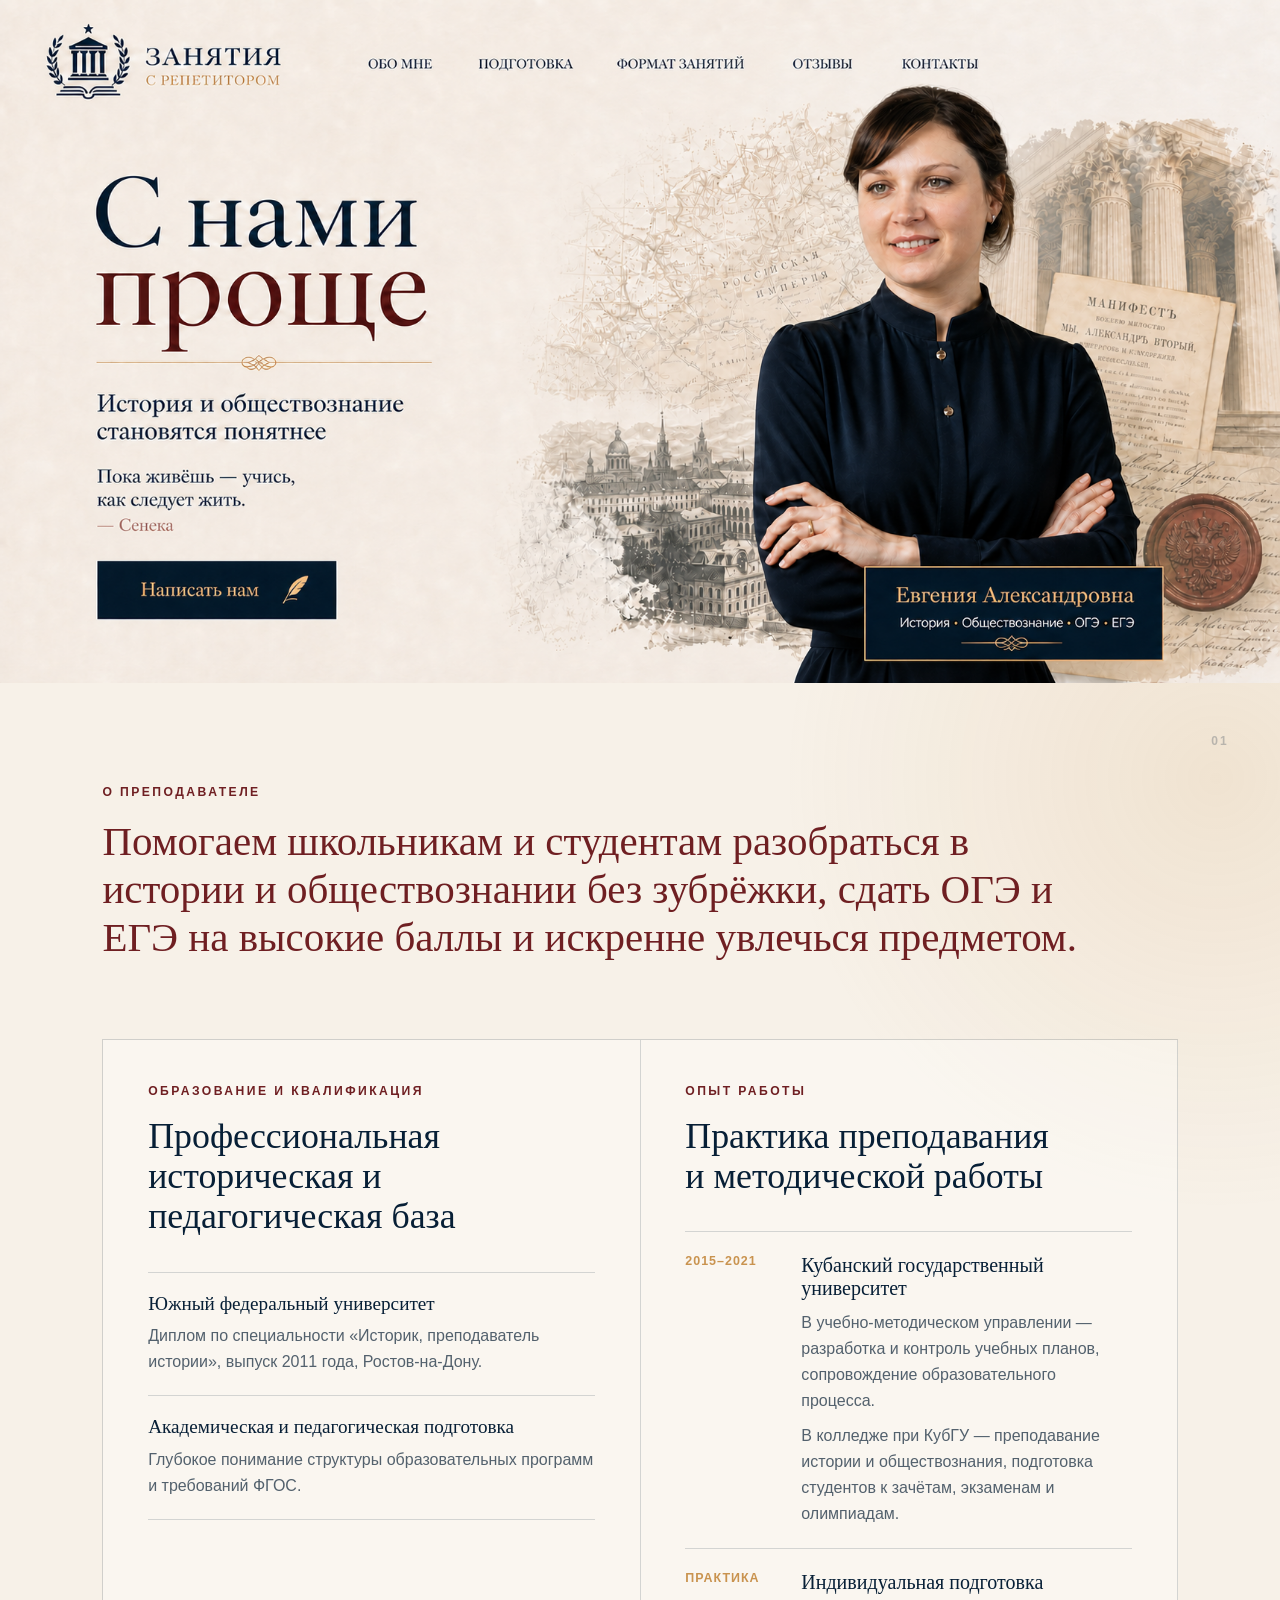
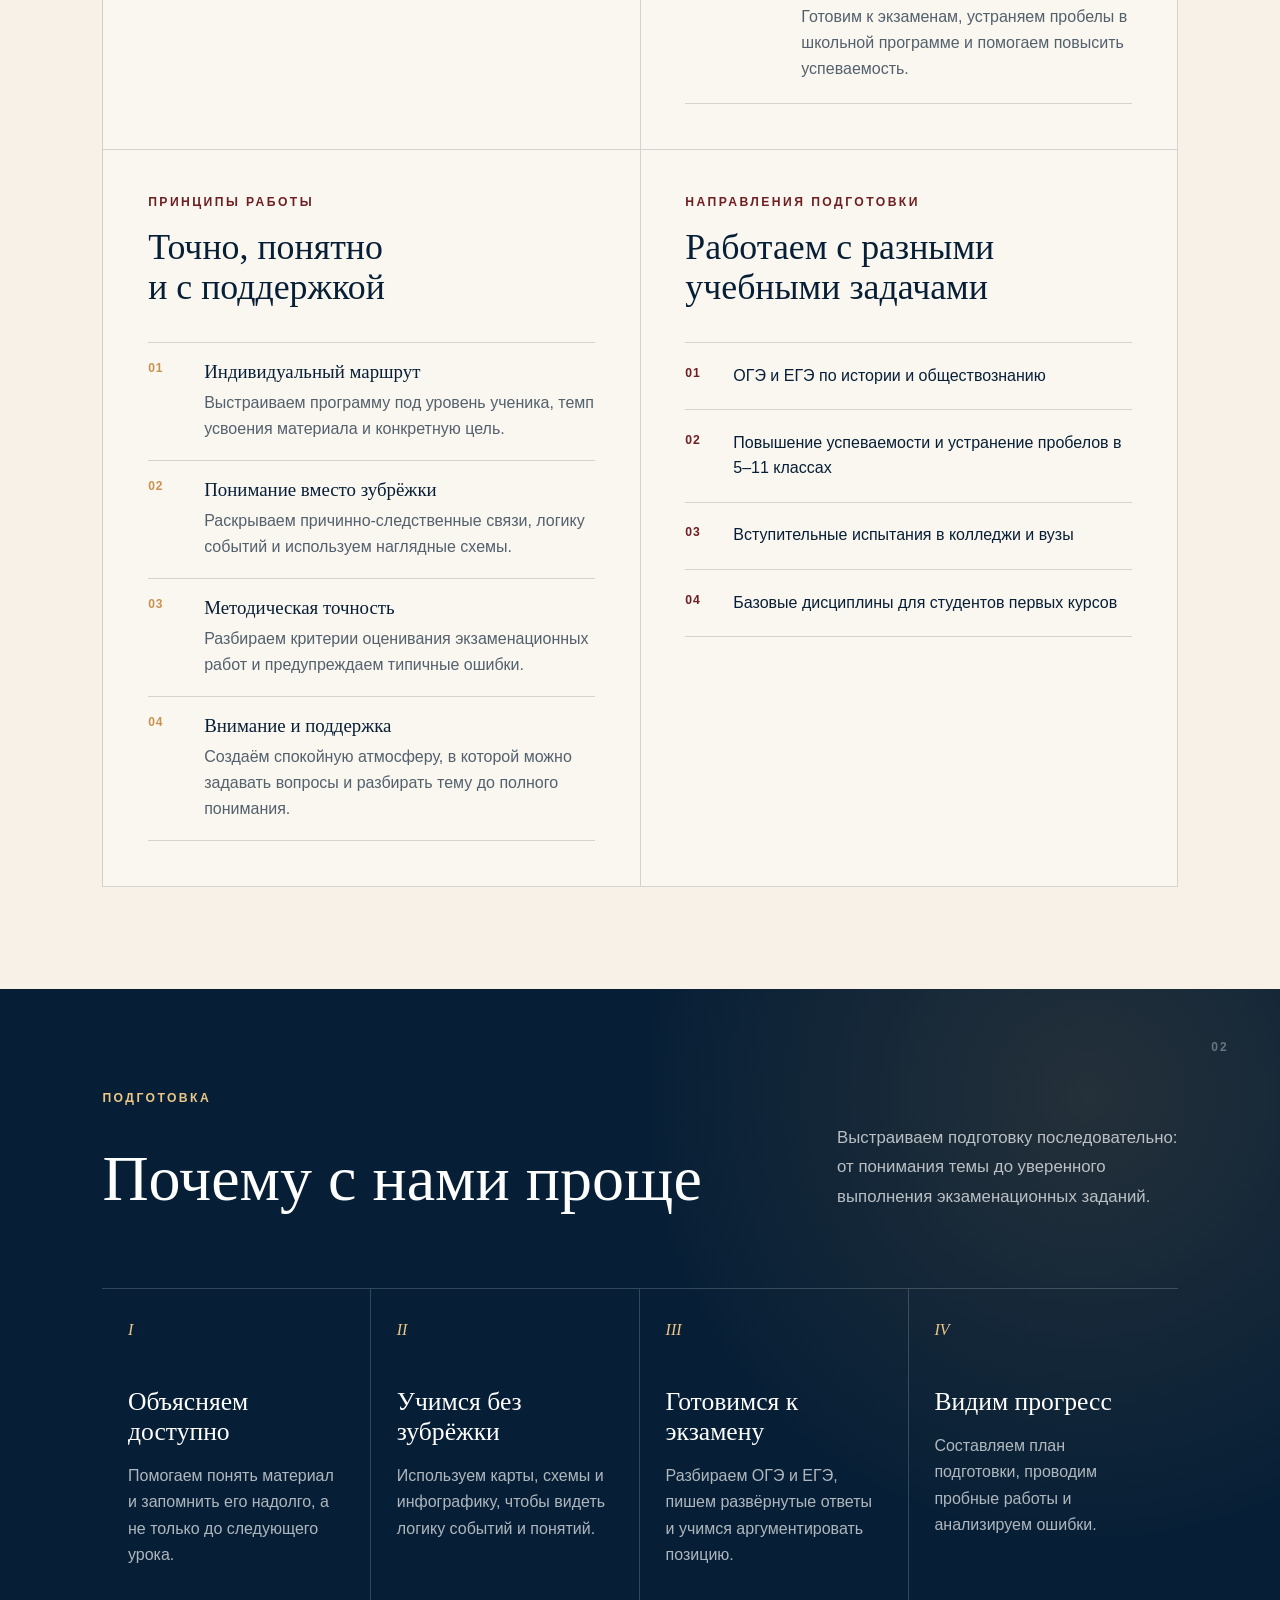
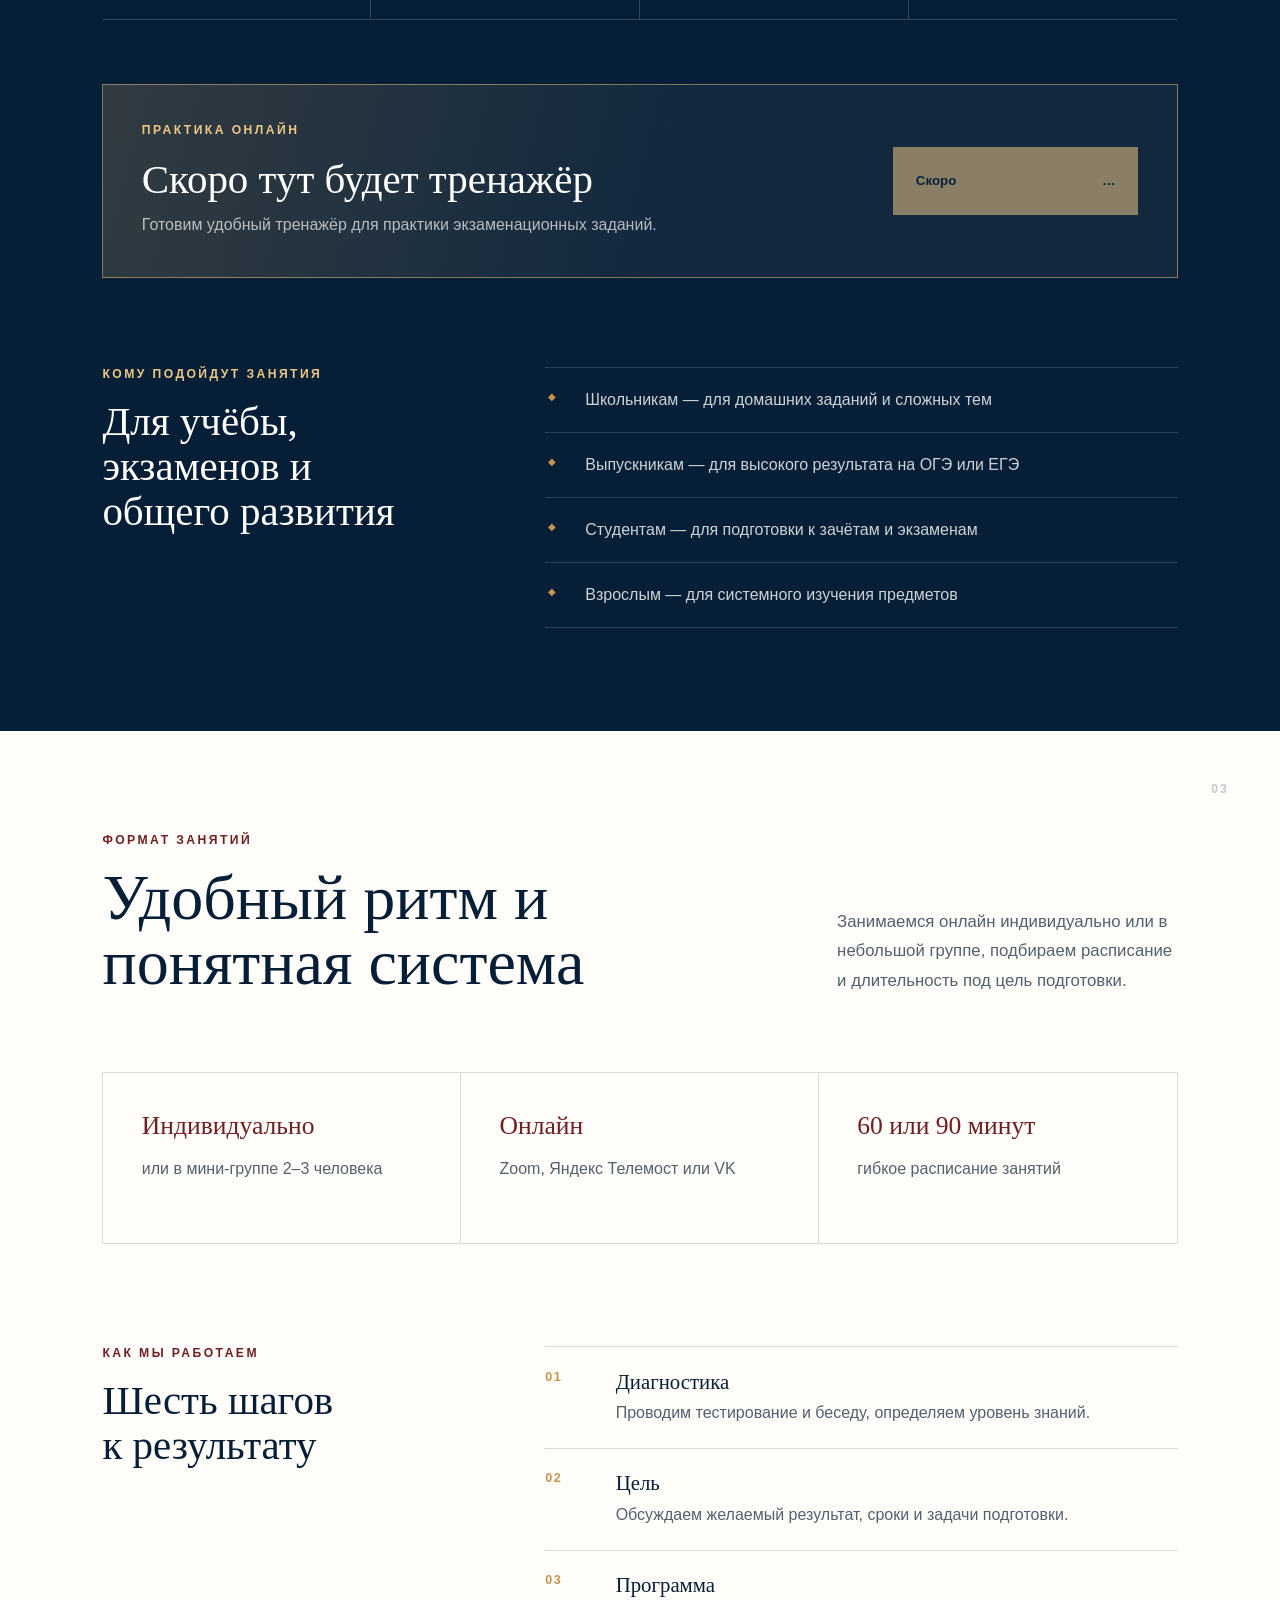
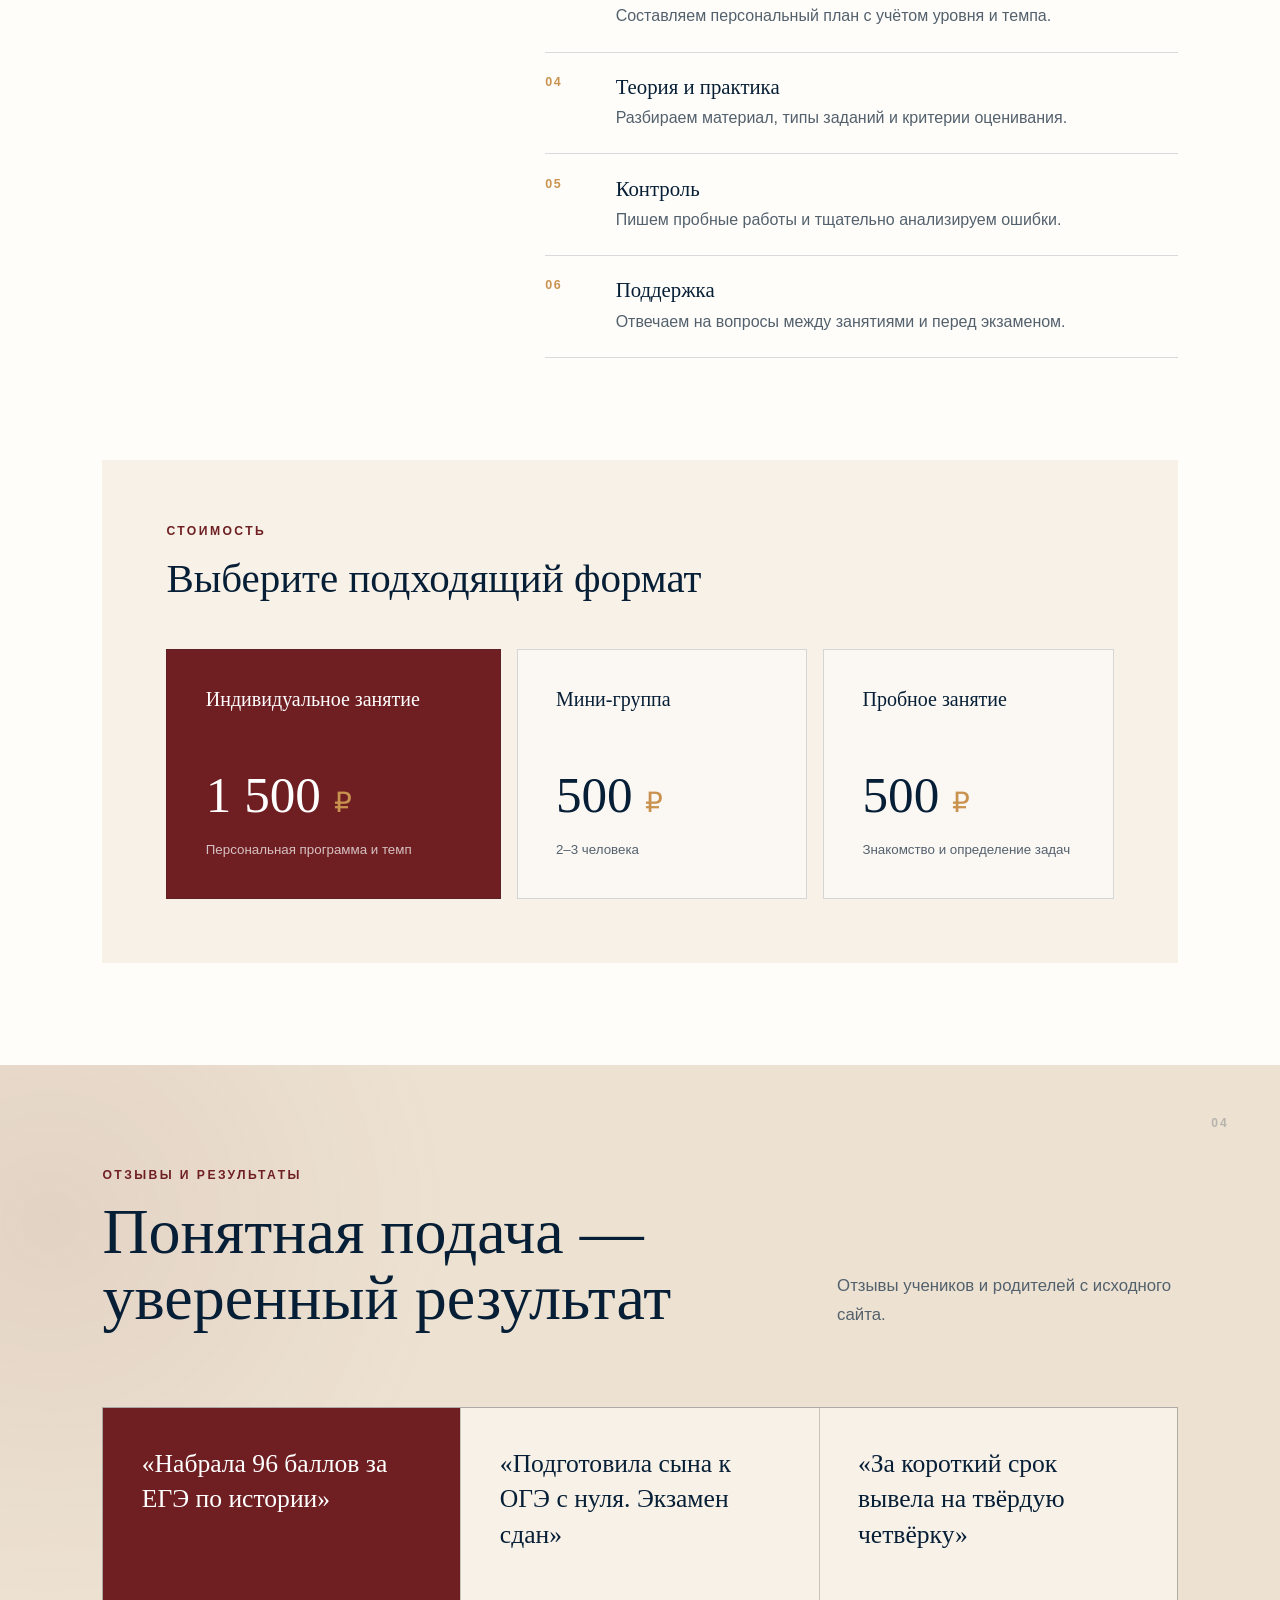
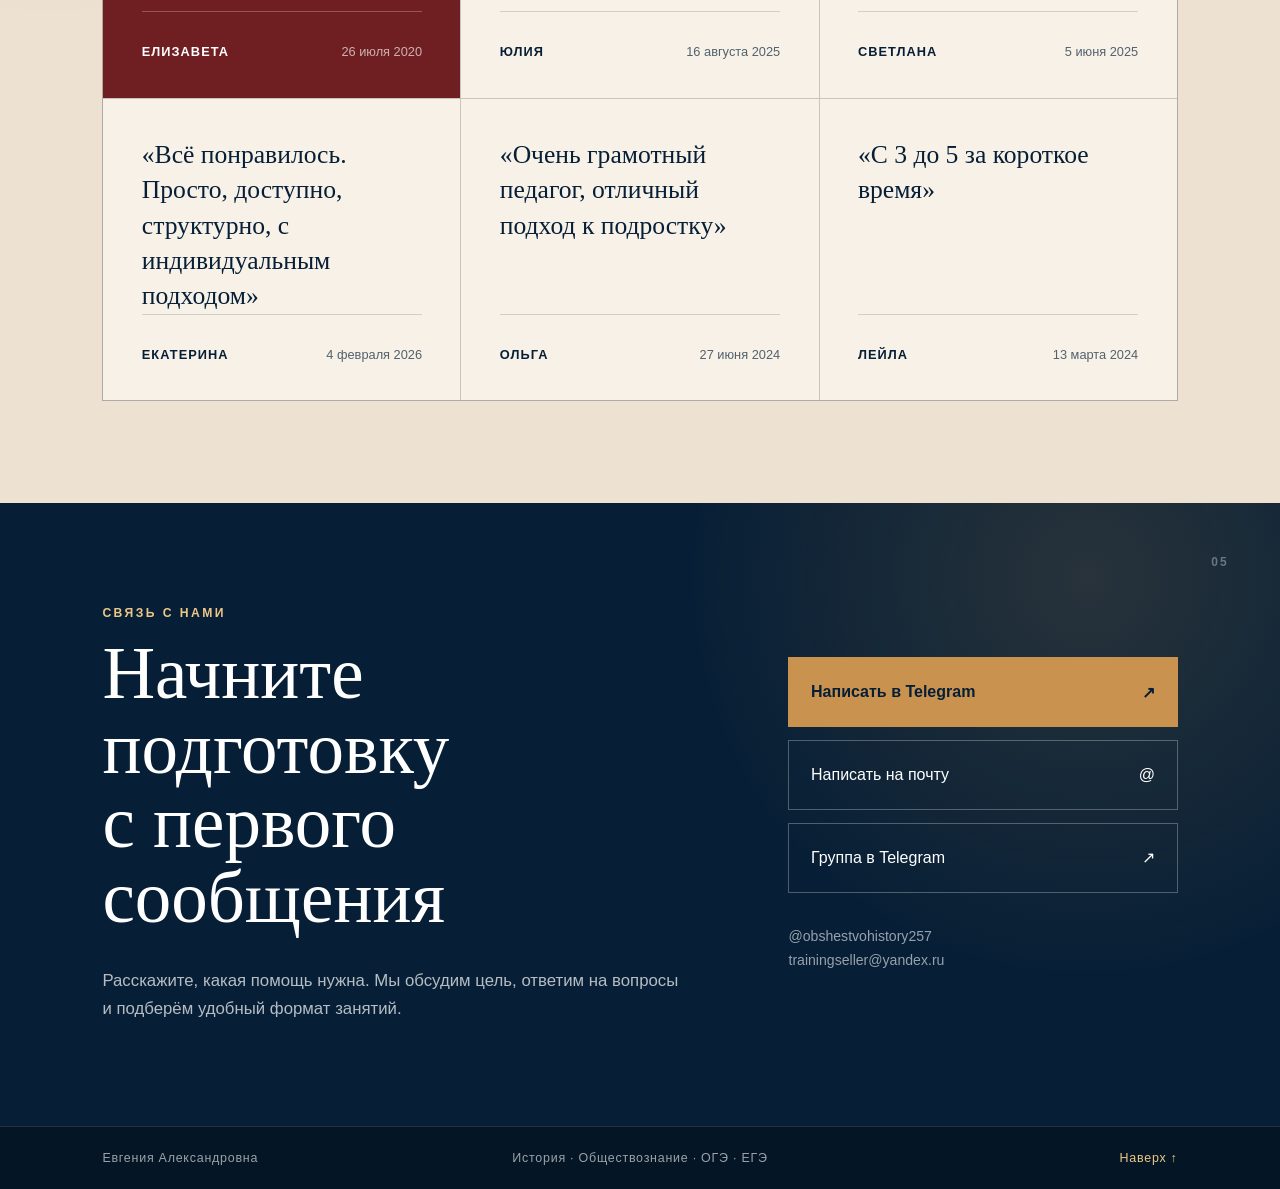
==== index.html @ a8c6be72 "Update index.html" ====
<!doctype html>
<html lang="ru">
  <head>
    <meta charset="utf-8" />
    <meta name="viewport" content="width=device-width, initial-scale=1" />
    <meta
      name="description"
      content="Онлайн-занятия по истории и обществознанию с Евгенией Александровной. Подготовка к ОГЭ и ЕГЭ — с нами проще."
    />
    <meta name="theme-color" content="#071f36" />
    <title>С нами проще — история и обществознание</title>
    <link rel="stylesheet" href="styles.css" />
  </head>
  <body>
    <a class="skip-link" href="#main">Перейти к содержанию</a>

    <main id="main">
      <section class="hero" aria-label="Занятия с репетитором">
        <img
          class="hero__cover"
          src="assets/approved-cover.png"
          alt="С нами проще. История и обществознание становятся понятнее. Евгения Александровна — история, обществознание, ОГЭ и ЕГЭ."
          width="1717"
          height="916"
        />

        <nav class="hero__hotspots" aria-label="Основная навигация">
          <a class="hotspot hotspot--about" href="#about">О преподавателе</a>
          <a class="hotspot hotspot--preparation" href="#preparation">Подготовка</a>
          <a class="hotspot hotspot--format" href="#format">Формат занятий</a>
          <a class="hotspot hotspot--reviews" href="#reviews">Отзывы</a>
          <a class="hotspot hotspot--contacts" href="#contacts">Контакты</a>
          <a
            class="hotspot hotspot--telegram"
            href="https://t.me/obshestvohistory257?direct"
            target="_blank"
            rel="noopener noreferrer"
            aria-label="Написать нам в Telegram (откроется в новой вкладке)"
          >
            Написать нам
          </a>
        </nav>
      </section>

      <nav class="mobile-nav" aria-label="Навигация по странице">
        <a href="#about">О преподавателе</a>
        <a href="#preparation">Подготовка</a>
        <a href="#format">Формат</a>
        <a href="#reviews">Отзывы</a>
        <a href="#contacts">Контакты</a>
      </nav>

      <section class="intro section" id="about" aria-labelledby="about-title">
        <div class="section__marker" aria-hidden="true">01</div>
        <div class="intro__heading">
          <h1 class="eyebrow" id="about-title">О преподавателе</h1>
        </div>

        <div class="about-profile">
          <p class="about-profile__statement">
            Помогаем школьникам и студентам разобраться в истории и
            обществознании без зубрёжки, сдать ОГЭ и ЕГЭ на высокие баллы и
            искренне увлечься предметом.
          </p>

          <div class="about-profile__grid">
            <article class="profile-card profile-card--education">
              <p class="eyebrow">Образование и квалификация</p>
              <h2>Профессиональная историческая и педагогическая база</h2>
              <ul class="profile-list">
                <li>
                  <strong>Южный федеральный университет</strong>
                  <span>Диплом по специальности «Историк, преподаватель истории», выпуск 2011 года, Ростов-на-Дону.</span>
                </li>
                <li>
                  <strong>Академическая и педагогическая подготовка</strong>
                  <span>Глубокое понимание структуры образовательных программ и требований ФГОС.</span>
                </li>
              </ul>
            </article>

            <article class="profile-card profile-card--experience">
              <p class="eyebrow">Опыт работы</p>
              <h2>Практика преподавания и методической работы</h2>
              <div class="experience-item">
                <span class="experience-item__years">2015–2021</span>
                <div>
                  <h3>Кубанский государственный университет</h3>
                  <p>
                    В учебно-методическом управлении — разработка и контроль
                    учебных планов, сопровождение образовательного процесса.
                  </p>
                  <p>
                    В колледже при КубГУ — преподавание истории и
                    обществознания, подготовка студентов к зачётам, экзаменам
                    и олимпиадам.
                  </p>
                </div>
              </div>
              <div class="experience-item">
                <span class="experience-item__years">Практика</span>
                <div>
                  <h3>Индивидуальная подготовка</h3>
                  <p>
                    Готовим к экзаменам, устраняем пробелы в школьной программе
                    и помогаем повысить успеваемость.
                  </p>
                </div>
              </div>
            </article>

            <article class="profile-card profile-card--principles">
              <p class="eyebrow">Принципы работы</p>
              <h2>Точно, понятно и с поддержкой</h2>
              <ol class="principles-list">
                <li>
                  <span>01</span>
                  <div><strong>Индивидуальный маршрут</strong><p>Выстраиваем программу под уровень ученика, темп усвоения материала и конкретную цель.</p></div>
                </li>
                <li>
                  <span>02</span>
                  <div><strong>Понимание вместо зубрёжки</strong><p>Раскрываем причинно-следственные связи, логику событий и используем наглядные схемы.</p></div>
                </li>
                <li>
                  <span>03</span>
                  <div><strong>Методическая точность</strong><p>Разбираем критерии оценивания экзаменационных работ и предупреждаем типичные ошибки.</p></div>
                </li>
                <li>
                  <span>04</span>
                  <div><strong>Внимание и поддержка</strong><p>Создаём спокойную атмосферу, в которой можно задавать вопросы и разбирать тему до полного понимания.</p></div>
                </li>
              </ol>
            </article>

            <article class="profile-card profile-card--directions">
              <p class="eyebrow">Направления подготовки</p>
              <h2>Работаем с разными учебными задачами</h2>
              <ul class="direction-list">
                <li>ОГЭ и ЕГЭ по истории и обществознанию</li>
                <li>Повышение успеваемости и устранение пробелов в 5–11 классах</li>
                <li>Вступительные испытания в колледжи и вузы</li>
                <li>Базовые дисциплины для студентов первых курсов</li>
              </ul>
            </article>
          </div>
        </div>
      </section>

      <section class="benefits section section--navy" id="preparation" aria-labelledby="preparation-title">
        <div class="section__marker section__marker--light" aria-hidden="true">02</div>
        <div class="section__head">
          <p class="eyebrow eyebrow--gold">Подготовка</p>
          <h2 id="preparation-title">Почему с нами проще</h2>
          <p>
            Выстраиваем подготовку последовательно: от понимания темы до
            уверенного выполнения экзаменационных заданий.
          </p>
        </div>

        <div class="benefit-grid">
          <article class="benefit-card">
            <span class="benefit-card__number">I</span>
            <h3>Объясняем доступно</h3>
            <p>Помогаем понять материал и запомнить его надолго, а не только до следующего урока.</p>
          </article>
          <article class="benefit-card">
            <span class="benefit-card__number">II</span>
            <h3>Учимся без зубрёжки</h3>
            <p>Используем карты, схемы и инфографику, чтобы видеть логику событий и понятий.</p>
          </article>
          <article class="benefit-card">
            <span class="benefit-card__number">III</span>
            <h3>Готовимся к экзамену</h3>
            <p>Разбираем ОГЭ и ЕГЭ, пишем развёрнутые ответы и учимся аргументировать позицию.</p>
          </article>
          <article class="benefit-card">
            <span class="benefit-card__number">IV</span>
            <h3>Видим прогресс</h3>
            <p>Составляем план подготовки, проводим пробные работы и анализируем ошибки.</p>
          </article>
        </div>

        <aside class="trainer" aria-labelledby="trainer-title">
          <div class="trainer__copy">
            <p class="eyebrow eyebrow--gold">Практика онлайн</p>
            <h3 id="trainer-title">Скоро тут будет тренажёр</h3>
            <p>Готовим удобный тренажёр для практики экзаменационных заданий.</p>
          </div>
          <button
            class="trainer__button"
            type="button"
            disabled
            aria-disabled="true"
            style="cursor: not-allowed; opacity: 0.55;"
          >
            <span>Скоро</span>
            <span aria-hidden="true">…</span>
          </button>
        </aside>

        <div class="audience">
          <div>
            <p class="eyebrow eyebrow--gold">Кому подойдут занятия</p>
            <h3>Для учёбы, экзаменов и общего развития</h3>
          </div>
          <ul class="check-list">
            <li>Школьникам — для домашних заданий и сложных тем</li>
            <li>Выпускникам — для высокого результата на ОГЭ или ЕГЭ</li>
            <li>Студентам — для подготовки к зачётам и экзаменам</li>
            <li>Взрослым — для системного изучения предметов</li>
          </ul>
        </div>
      </section>

      <section class="format section" id="format" aria-labelledby="format-title">
        <div class="section__marker" aria-hidden="true">03</div>
        <div class="section__head section__head--ink">
          <p class="eyebrow">Формат занятий</p>
          <h2 id="format-title">Удобный ритм и понятная система</h2>
          <p>
            Занимаемся онлайн индивидуально или в небольшой группе, подбираем
            расписание и длительность под цель подготовки.
          </p>
        </div>

        <div class="format-strip">
          <div><strong>Индивидуально</strong><span>или в мини-группе 2–3 человека</span></div>
          <div><strong>Онлайн</strong><span>Zoom, Яндекс Телемост или VK</span></div>
          <div><strong>60 или 90 минут</strong><span>гибкое расписание занятий</span></div>
        </div>

        <div class="process">
          <div class="process__intro">
            <p class="eyebrow">Как мы работаем</p>
            <h3>Шесть шагов к результату</h3>
          </div>
          <ol class="process__steps">
            <li><span>01</span><div><strong>Диагностика</strong><p>Проводим тестирование и беседу, определяем уровень знаний.</p></div></li>
            <li><span>02</span><div><strong>Цель</strong><p>Обсуждаем желаемый результат, сроки и задачи подготовки.</p></div></li>
            <li><span>03</span><div><strong>Программа</strong><p>Составляем персональный план с учётом уровня и темпа.</p></div></li>
            <li><span>04</span><div><strong>Теория и практика</strong><p>Разбираем материал, типы заданий и критерии оценивания.</p></div></li>
            <li><span>05</span><div><strong>Контроль</strong><p>Пишем пробные работы и тщательно анализируем ошибки.</p></div></li>
            <li><span>06</span><div><strong>Поддержка</strong><p>Отвечаем на вопросы между занятиями и перед экзаменом.</p></div></li>
          </ol>
        </div>

        <div class="pricing" aria-labelledby="pricing-title">
          <div class="pricing__head">
            <p class="eyebrow">Стоимость</p>
            <h3 id="pricing-title">Выберите подходящий формат</h3>
          </div>
          <div class="price-grid">
            <article class="price-card price-card--featured">
              <p>Индивидуальное занятие</p>
              <strong>1 500 <span>₽</span></strong>
              <small>Персональная программа и темп</small>
            </article>
            <article class="price-card">
              <p>Мини-группа</p>
              <strong>500 <span>₽</span></strong>
              <small>2–3 человека</small>
            </article>
            <article class="price-card">
              <p>Пробное занятие</p>
              <strong>500 <span>₽</span></strong>
              <small>Знакомство и определение задач</small>
            </article>
          </div>
        </div>
      </section>

      <section class="reviews section section--paper" id="reviews" aria-labelledby="reviews-title">
        <div class="section__marker" aria-hidden="true">04</div>
        <div class="section__head section__head--ink">
          <p class="eyebrow">Отзывы и результаты</p>
          <h2 id="reviews-title">Понятная подача — уверенный результат</h2>
          <p>Отзывы учеников и родителей с исходного сайта.</p>
        </div>

        <div class="reviews-grid">
          <figure class="review review--result">
            <blockquote>«Набрала 96 баллов за ЕГЭ по истории»</blockquote>
            <figcaption><strong>Елизавета</strong><span>26 июля 2020</span></figcaption>
          </figure>
          <figure class="review">
            <blockquote>«Подготовила сына к ОГЭ с нуля. Экзамен сдан»</blockquote>
            <figcaption><strong>Юлия</strong><span>16 августа 2025</span></figcaption>
          </figure>
          <figure class="review">
            <blockquote>«За короткий срок вывела на твёрдую четвёрку»</blockquote>
            <figcaption><strong>Светлана</strong><span>5 июня 2025</span></figcaption>
          </figure>
          <figure class="review">
            <blockquote>«Всё понравилось. Просто, доступно, структурно, с индивидуальным подходом»</blockquote>
            <figcaption><strong>Екатерина</strong><span>4 февраля 2026</span></figcaption>
          </figure>
          <figure class="review">
            <blockquote>«Очень грамотный педагог, отличный подход к подростку»</blockquote>
            <figcaption><strong>Ольга</strong><span>27 июня 2024</span></figcaption>
          </figure>
          <figure class="review">
            <blockquote>«С 3 до 5 за короткое время»</blockquote>
            <figcaption><strong>Лейла</strong><span>13 марта 2024</span></figcaption>
          </figure>
        </div>
      </section>

      <section class="contacts section" id="contacts" aria-labelledby="contacts-title">
        <div class="section__marker section__marker--light" aria-hidden="true">05</div>
        <div class="contacts__content">
          <p class="eyebrow eyebrow--gold">Связь с нами</p>
          <h2 id="contacts-title">Начните подготовку с первого сообщения</h2>
          <p>
            Расскажите, какая помощь нужна. Мы обсудим цель, ответим на вопросы
            и подберём удобный формат занятий.
          </p>
        </div>
        <div class="contacts__actions">
          <a class="contact-button contact-button--primary" href="https://t.me/obshestvohistory257?direct" target="_blank" rel="noopener noreferrer">
            <span>Написать в Telegram</span><span aria-hidden="true">↗</span>
          </a>
          <a class="contact-button" href="mailto:trainingseller@yandex.ru">
            <span>Написать на почту</span><span aria-hidden="true">@</span>
          </a>
          <a class="contact-button" href="https://t.me/obshestvohistory257" target="_blank" rel="noopener noreferrer">
            <span>Группа в Telegram</span><span aria-hidden="true">↗</span>
          </a>
          <p class="contacts__note">@obshestvohistory257<br />trainingseller@yandex.ru</p>
        </div>
      </section>
    </main>

    <footer class="footer">
      <p>Евгения Александровна</p>
      <p>История · Обществознание · ОГЭ · ЕГЭ</p>
      <a href="#main">Наверх ↑</a>
    </footer>
  </body>
</html>
---- styles.css ----
:root {
  --navy: #071f36;
  --navy-soft: #0d2d49;
  --paper: #f7f1e8;
  --paper-deep: #ede2d2;
  --wine: #6f1f22;
  --gold: #c9934f;
  --gold-light: #edc786;
  --ink-muted: #53616d;
  --line: rgba(7, 31, 54, 0.16);
  --sans: Arial, Helvetica, sans-serif;
  --serif: Georgia, "Times New Roman", serif;
}

*,
*::before,
*::after {
  box-sizing: border-box;
}

html {
  scroll-behavior: smooth;
  scroll-padding-top: 1rem;
}

body {
  margin: 0;
  overflow-x: hidden;
  background: var(--paper);
  color: var(--navy);
  font-family: var(--serif);
}

img {
  max-width: 100%;
}

a {
  color: inherit;
}

.skip-link {
  position: fixed;
  z-index: 100;
  left: 1rem;
  top: 1rem;
  padding: 0.7rem 1rem;
  transform: translateY(-200%);
  background: white;
  color: var(--navy);
  font-family: var(--sans);
}

.skip-link:focus {
  transform: none;
}

.hero {
  position: relative;
  width: 100%;
  background: #f7f2eb;
}

.hero__cover {
  display: block;
  width: 100%;
  height: auto;
}

.hero__hotspots {
  position: absolute;
  inset: 0;
}

.hotspot {
  position: absolute;
  overflow: hidden;
  color: transparent;
  text-decoration: none;
  border: 1px solid transparent;
  border-radius: 3px;
  transition: border-color 180ms ease, background-color 180ms ease, transform 180ms ease;
}

.hotspot:hover {
  border-color: rgba(201, 147, 79, 0.7);
  background: rgba(201, 147, 79, 0.08);
}

.hotspot:focus-visible,
.mobile-nav a:focus-visible,
.contact-button:focus-visible,
.footer a:focus-visible {
  outline: 3px solid var(--gold);
  outline-offset: 3px;
}

.hotspot--about { left: 27.2%; top: 6%; width: 8%; height: 6%; }
.hotspot--preparation { left: 35.7%; top: 6%; width: 10.7%; height: 6%; }
.hotspot--format { left: 46.8%; top: 6%; width: 12.6%; height: 6%; }
.hotspot--reviews { left: 60.6%; top: 6%; width: 8.2%; height: 6%; }
.hotspot--contacts { left: 69.7%; top: 6%; width: 8.8%; height: 6%; }
.hotspot--telegram { left: 7.55%; top: 82%; width: 18.85%; height: 9%; }
.hotspot--telegram:hover { transform: translateY(-2px); }

.mobile-nav {
  display: none;
}

.hero-mobile {
  display: none;
}

.section {
  position: relative;
  padding: clamp(4.5rem, 8vw, 8.5rem) clamp(1.25rem, 8vw, 9rem);
}

.section__marker {
  position: absolute;
  top: clamp(2rem, 4vw, 4rem);
  right: clamp(1.25rem, 4vw, 4rem);
  color: rgba(7, 31, 54, 0.24);
  font-family: var(--sans);
  font-size: 0.75rem;
  font-weight: 700;
  letter-spacing: 0.18em;
}

.section__marker--light {
  color: rgba(255, 255, 255, 0.35);
}

.eyebrow {
  margin: 0 0 1.1rem;
  color: var(--wine);
  font-family: var(--sans);
  font-size: 0.76rem;
  font-weight: 700;
  letter-spacing: 0.2em;
  text-transform: uppercase;
}

.eyebrow--gold {
  color: var(--gold-light);
}

.intro {
  display: grid;
  grid-template-columns: minmax(0, 1fr);
  gap: 0;
  background:
    radial-gradient(circle at 95% 5%, rgba(201, 147, 79, 0.15), transparent 27rem),
    var(--paper);
}

h1,
h2,
h3,
p {
  overflow-wrap: break-word;
}

.section__head h2,
.contacts h2 {
  margin: 0;
  font-weight: 400;
  line-height: 1.02;
  text-wrap: balance;
}

.about-profile {
  margin-top: 0;
}

.about-profile__statement {
  max-width: 1160px;
  margin: 0 0 clamp(3rem, 6vw, 6rem);
  color: var(--wine);
  font-size: clamp(1.75rem, 3.2vw, 3.8rem);
  line-height: 1.18;
  text-wrap: balance;
}

.about-profile__grid {
  display: grid;
  grid-template-columns: repeat(2, minmax(0, 1fr));
  border-top: 1px solid var(--line);
  border-left: 1px solid var(--line);
}

.profile-card {
  min-width: 0;
  padding: clamp(1.6rem, 3.5vw, 3.5rem);
  border-right: 1px solid var(--line);
  border-bottom: 1px solid var(--line);
  background: rgba(255, 255, 255, 0.35);
}

.profile-card h2 {
  max-width: 720px;
  margin: 0 0 2.2rem;
  font-size: clamp(1.75rem, 2.8vw, 3.25rem);
  font-weight: 400;
  line-height: 1.12;
  text-wrap: balance;
}

.profile-list,
.principles-list,
.direction-list {
  margin: 0;
  padding: 0;
  list-style: none;
}

.profile-list li {
  padding: 1.25rem 0;
  border-top: 1px solid var(--line);
}

.profile-list li:last-child {
  border-bottom: 1px solid var(--line);
}

.profile-list strong,
.profile-list span {
  display: block;
}

.profile-list strong {
  margin-bottom: 0.55rem;
  font-size: 1.2rem;
  font-weight: 400;
}

.profile-list span,
.experience-item p,
.principles-list p {
  color: var(--ink-muted);
  font-family: var(--sans);
  line-height: 1.62;
}

.experience-item {
  display: grid;
  grid-template-columns: 6rem 1fr;
  gap: 1.25rem;
  padding: 1.35rem 0;
  border-top: 1px solid var(--line);
}

.experience-item:last-child {
  border-bottom: 1px solid var(--line);
}

.experience-item__years {
  color: var(--gold);
  font-family: var(--sans);
  font-size: 0.78rem;
  font-weight: 700;
  letter-spacing: 0.08em;
  text-transform: uppercase;
}

.experience-item h3 {
  margin: 0 0 0.65rem;
  font-size: 1.25rem;
  font-weight: 400;
}

.experience-item p {
  margin: 0.55rem 0 0;
}

.principles-list li {
  display: grid;
  grid-template-columns: 2.5rem 1fr;
  gap: 1rem;
  padding: 1.15rem 0;
  border-top: 1px solid var(--line);
}

.principles-list li:last-child {
  border-bottom: 1px solid var(--line);
}

.principles-list li > span {
  color: var(--gold);
  font-family: var(--sans);
  font-size: 0.75rem;
  font-weight: 700;
  letter-spacing: 0.08em;
}

.principles-list strong {
  display: block;
  margin-bottom: 0.4rem;
  font-size: 1.18rem;
  font-weight: 400;
}

.principles-list p {
  margin: 0;
}

.direction-list {
  counter-reset: directions;
}

.direction-list li {
  counter-increment: directions;
  position: relative;
  padding: 1.3rem 0 1.3rem 3rem;
  border-top: 1px solid var(--line);
  font-family: var(--sans);
  line-height: 1.55;
}

.direction-list li:last-child {
  border-bottom: 1px solid var(--line);
}

.direction-list li::before {
  content: counter(directions, decimal-leading-zero);
  position: absolute;
  left: 0;
  color: var(--wine);
  font-size: 0.76rem;
  font-weight: 700;
  letter-spacing: 0.08em;
}

.section--navy {
  background:
    radial-gradient(circle at 85% 8%, rgba(201, 147, 79, 0.15), transparent 28rem),
    var(--navy);
  color: white;
}

.section__head {
  display: grid;
  grid-template-columns: minmax(0, 1.3fr) minmax(280px, 0.7fr);
  column-gap: clamp(2rem, 8vw, 8rem);
  align-items: end;
  margin-bottom: clamp(3rem, 6vw, 6rem);
}

.section__head .eyebrow {
  grid-column: 1 / -1;
}

.section__head h2 {
  font-size: clamp(2.8rem, 5vw, 5.6rem);
}

.section__head > p:last-child {
  margin: 0;
  color: rgba(255, 255, 255, 0.7);
  font-family: var(--sans);
  font-size: 1.05rem;
  line-height: 1.75;
}

.section__head--ink > p:last-child {
  color: var(--ink-muted);
}

.benefit-grid {
  display: grid;
  grid-template-columns: repeat(4, minmax(0, 1fr));
  border-top: 1px solid rgba(255, 255, 255, 0.18);
  border-bottom: 1px solid rgba(255, 255, 255, 0.18);
}

.benefit-card {
  min-height: 330px;
  padding: 2rem clamp(1.2rem, 2vw, 2.2rem);
  border-right: 1px solid rgba(255, 255, 255, 0.18);
}

.benefit-card:last-child {
  border-right: 0;
}

.benefit-card__number {
  display: block;
  margin-bottom: 3rem;
  color: var(--gold-light);
  font-style: italic;
}

.benefit-card h3 {
  margin: 0 0 1rem;
  font-size: clamp(1.45rem, 2vw, 2rem);
  font-weight: 400;
}

.benefit-card p {
  margin: 0;
  color: rgba(255, 255, 255, 0.68);
  font-family: var(--sans);
  line-height: 1.65;
}

.trainer {
  display: grid;
  grid-template-columns: minmax(0, 1fr) auto;
  align-items: center;
  gap: clamp(2rem, 5vw, 5rem);
  margin-top: clamp(3rem, 5vw, 5rem);
  padding: clamp(1.6rem, 3vw, 2.8rem);
  border: 1px solid rgba(237, 199, 134, 0.5);
  background:
    linear-gradient(105deg, rgba(201, 147, 79, 0.18), transparent 55%),
    rgba(255, 255, 255, 0.04);
}

.trainer__copy h3 {
  margin: 0 0 0.55rem;
  color: white;
  font-size: clamp(2rem, 3.2vw, 3.5rem);
  font-weight: 400;
}

.trainer__copy > p:last-child {
  max-width: 680px;
  margin: 0;
  color: rgba(255, 255, 255, 0.68);
  font-family: var(--sans);
  line-height: 1.65;
}

.trainer__button {
  display: flex;
  align-items: center;
  justify-content: space-between;
  gap: 2.5rem;
  min-width: 245px;
  min-height: 68px;
  padding: 1rem 1.35rem;
  border: 1px solid var(--gold-light);
  background: var(--gold-light);
  color: var(--navy);
  font-family: var(--sans);
  font-weight: 700;
  text-decoration: none;
  transition: transform 180ms ease, background-color 180ms ease;
}

.trainer__button:hover {
  transform: translateY(-3px);
  background: #f5d9a8;
}

.trainer__button:focus-visible {
  outline: 3px solid white;
  outline-offset: 4px;
}

.trainer__button--disabled {
  max-width: 380px;
  background: transparent;
  color: var(--gold-light);
  cursor: default;
  line-height: 1.35;
  opacity: 0.88;
}

.trainer__button--disabled:hover {
  transform: none;
  background: transparent;
}

.audience {
  display: grid;
  grid-template-columns: minmax(260px, 0.7fr) minmax(0, 1.3fr);
  gap: clamp(3rem, 8vw, 9rem);
  margin-top: clamp(4rem, 7vw, 7rem);
}

.audience h3,
.process__intro h3,
.pricing__head h3 {
  margin: 0;
  font-size: clamp(2rem, 3.2vw, 3.6rem);
  font-weight: 400;
  line-height: 1.1;
  text-wrap: balance;
}

.check-list {
  display: grid;
  gap: 0;
  margin: 0;
  padding: 0;
  list-style: none;
}

.check-list li {
  position: relative;
  padding: 1.25rem 0 1.25rem 2.5rem;
  border-top: 1px solid rgba(255, 255, 255, 0.16);
  color: rgba(255, 255, 255, 0.8);
  font-family: var(--sans);
  line-height: 1.5;
}

.check-list li:last-child {
  border-bottom: 1px solid rgba(255, 255, 255, 0.16);
}

.check-list li::before {
  content: "◆";
  position: absolute;
  left: 0.2rem;
  top: 1.3rem;
  color: var(--gold);
  font-size: 0.65rem;
}

.format {
  background: #fffdfa;
}

.format-strip {
  display: grid;
  grid-template-columns: repeat(3, 1fr);
  border: 1px solid var(--line);
}

.format-strip > div {
  min-height: 170px;
  padding: clamp(1.5rem, 3vw, 2.8rem);
  border-right: 1px solid var(--line);
}

.format-strip > div:last-child {
  border-right: 0;
}

.format-strip strong,
.format-strip span {
  display: block;
}

.format-strip strong {
  margin-bottom: 1rem;
  color: var(--wine);
  font-size: clamp(1.35rem, 2vw, 1.9rem);
  font-weight: 400;
}

.format-strip span {
  color: var(--ink-muted);
  font-family: var(--sans);
  line-height: 1.55;
}

.process {
  display: grid;
  grid-template-columns: minmax(260px, 0.7fr) minmax(0, 1.3fr);
  gap: clamp(3rem, 8vw, 9rem);
  padding: clamp(5rem, 8vw, 8rem) 0;
}

.process__steps {
  margin: 0;
  padding: 0;
  list-style: none;
}

.process__steps li {
  display: grid;
  grid-template-columns: 3.2rem 1fr;
  gap: 1.2rem;
  padding: 1.4rem 0;
  border-top: 1px solid var(--line);
}

.process__steps li:last-child {
  border-bottom: 1px solid var(--line);
}

.process__steps li > span {
  color: var(--gold);
  font-family: var(--sans);
  font-size: 0.78rem;
  font-weight: 700;
  letter-spacing: 0.12em;
}

.process__steps strong {
  font-size: 1.3rem;
  font-weight: 400;
}

.process__steps p {
  margin: 0.45rem 0 0;
  color: var(--ink-muted);
  font-family: var(--sans);
  line-height: 1.55;
}

.pricing {
  padding: clamp(2rem, 5vw, 5rem);
  background: var(--paper);
}

.pricing__head {
  margin-bottom: 3rem;
}

.price-grid {
  display: grid;
  grid-template-columns: 1.15fr 1fr 1fr;
  gap: 1rem;
}

.price-card {
  display: flex;
  flex-direction: column;
  min-height: 250px;
  padding: clamp(1.5rem, 3vw, 2.5rem);
  border: 1px solid var(--line);
  background: rgba(255, 255, 255, 0.55);
}

.price-card--featured {
  background: var(--wine);
  color: white;
}

.price-card p {
  min-height: 2.5em;
  margin: 0;
  font-size: 1.25rem;
}

.price-card strong {
  margin: auto 0 1rem;
  font-size: clamp(2.8rem, 4vw, 4.5rem);
  font-weight: 400;
}

.price-card strong span {
  color: var(--gold);
  font-size: 0.55em;
}

.price-card small {
  color: var(--ink-muted);
  font-family: var(--sans);
  line-height: 1.5;
}

.price-card--featured small {
  color: rgba(255, 255, 255, 0.72);
}

.section--paper {
  background:
    radial-gradient(circle at 4% 15%, rgba(111, 31, 34, 0.08), transparent 25rem),
    var(--paper-deep);
}

.reviews-grid {
  display: grid;
  grid-template-columns: repeat(3, minmax(0, 1fr));
  gap: 1px;
  background: rgba(7, 31, 54, 0.15);
  border: 1px solid rgba(7, 31, 54, 0.15);
}

.review {
  display: flex;
  flex-direction: column;
  min-height: 290px;
  margin: 0;
  padding: clamp(1.5rem, 3vw, 2.8rem);
  background: var(--paper);
}

.review--result {
  background: var(--wine);
  color: white;
}

.review blockquote {
  margin: 0;
  font-size: clamp(1.35rem, 2vw, 1.9rem);
  line-height: 1.38;
}

.review figcaption {
  display: flex;
  justify-content: space-between;
  gap: 1rem;
  margin-top: auto;
  padding-top: 2rem;
  border-top: 1px solid var(--line);
  font-family: var(--sans);
  font-size: 0.8rem;
}

.review--result figcaption {
  border-color: rgba(255, 255, 255, 0.25);
}

.review figcaption strong {
  letter-spacing: 0.08em;
  text-transform: uppercase;
}

.review figcaption span {
  color: var(--ink-muted);
}

.review--result figcaption span {
  color: rgba(255, 255, 255, 0.65);
}

.contacts {
  display: grid;
  grid-template-columns: minmax(0, 1.2fr) minmax(320px, 0.8fr);
  gap: clamp(3rem, 8vw, 9rem);
  background:
    radial-gradient(circle at 85% 12%, rgba(201, 147, 79, 0.17), transparent 25rem),
    var(--navy);
  color: white;
}

.contacts h2 {
  max-width: 900px;
  font-size: clamp(3rem, 5.7vw, 6.6rem);
}

.contacts__content > p:last-child {
  max-width: 670px;
  margin: 2rem 0 0;
  color: rgba(255, 255, 255, 0.7);
  font-family: var(--sans);
  font-size: 1.05rem;
  line-height: 1.7;
}

.contacts__actions {
  display: grid;
  align-content: center;
  gap: 0.8rem;
}

.contact-button {
  display: flex;
  align-items: center;
  justify-content: space-between;
  min-height: 70px;
  padding: 1rem 1.35rem;
  border: 1px solid rgba(255, 255, 255, 0.28);
  color: white;
  font-family: var(--sans);
  text-decoration: none;
  transition: transform 180ms ease, background-color 180ms ease, border-color 180ms ease;
}

.contact-button:hover {
  transform: translateX(5px);
  border-color: var(--gold-light);
  background: rgba(255, 255, 255, 0.07);
}

.contact-button--primary {
  border-color: var(--gold);
  background: var(--gold);
  color: var(--navy);
  font-weight: 700;
}

.contact-button--primary:hover {
  background: var(--gold-light);
}

.contacts__note {
  margin: 1.2rem 0 0;
  color: rgba(255, 255, 255, 0.58);
  font-family: var(--sans);
  font-size: 0.88rem;
  line-height: 1.7;
}

.footer {
  display: grid;
  grid-template-columns: 1fr auto 1fr;
  align-items: center;
  gap: 2rem;
  padding: 1.5rem clamp(1.25rem, 8vw, 9rem);
  border-top: 1px solid rgba(255, 255, 255, 0.12);
  background: #041626;
  color: rgba(255, 255, 255, 0.6);
  font-family: var(--sans);
  font-size: 0.78rem;
  letter-spacing: 0.06em;
}

.footer p {
  margin: 0;
}

.footer p:nth-child(2) {
  text-align: center;
}

.footer a {
  justify-self: end;
  color: var(--gold-light);
  text-decoration: none;
}

@media (max-width: 1000px) {
  .benefit-grid {
    grid-template-columns: repeat(2, minmax(0, 1fr));
  }

  .benefit-card:nth-child(2) {
    border-right: 0;
  }

  .benefit-card:nth-child(-n + 2) {
    border-bottom: 1px solid rgba(255, 255, 255, 0.18);
  }

  .reviews-grid {
    grid-template-columns: repeat(2, minmax(0, 1fr));
  }
}

@media (max-width: 760px) {
  html {
    scroll-padding-top: 4.6rem;
  }

  .hero__hotspots {
    display: none;
  }

  .mobile-nav {
    position: sticky;
    z-index: 20;
    top: 0;
    display: flex;
    gap: 0.55rem;
    overflow-x: auto;
    padding: 0.85rem 1rem;
    border-bottom: 1px solid rgba(255, 255, 255, 0.12);
    background: rgba(7, 31, 54, 0.97);
    color: white;
    scrollbar-width: none;
  }

  .mobile-nav::-webkit-scrollbar {
    display: none;
  }

  .mobile-nav a {
    flex: 0 0 auto;
    padding: 0.55rem 0.7rem;
    color: rgba(255, 255, 255, 0.82);
    font-family: var(--sans);
    font-size: 0.76rem;
    text-decoration: none;
  }

  .section {
    padding: 4.8rem 1.25rem;
  }

  .intro,
  .section__head,
  .audience,
  .process,
  .contacts,
  .trainer {
    grid-template-columns: 1fr;
  }

  .about-profile__grid {
    grid-template-columns: 1fr;
  }

  .audience,
  .contacts {
    gap: 2.5rem;
  }

  .about-profile {
    margin-top: 0;
  }

  .about-profile__statement {
    margin-bottom: 3rem;
  }

  .section__head {
    gap: 1.5rem;
    margin-bottom: 3rem;
  }

  .section__head .eyebrow {
    grid-column: auto;
  }

  .benefit-grid,
  .format-strip,
  .price-grid,
  .reviews-grid {
    grid-template-columns: 1fr;
  }

  .benefit-card {
    min-height: auto;
    border-right: 0;
    border-bottom: 1px solid rgba(255, 255, 255, 0.18);
  }

  .benefit-card:last-child {
    border-bottom: 0;
  }

  .benefit-card__number {
    margin-bottom: 2rem;
  }

  .trainer__button {
    width: 100%;
    min-width: 0;
  }

  .format-strip > div {
    min-height: auto;
    border-right: 0;
    border-bottom: 1px solid var(--line);
  }

  .format-strip > div:last-child {
    border-bottom: 0;
  }

  .process {
    gap: 2.5rem;
    padding: 4.5rem 0;
  }

  .pricing {
    padding: 2.5rem 1.2rem;
  }

  .price-card {
    min-height: 220px;
  }

  .review {
    min-height: 260px;
  }

  .footer {
    grid-template-columns: 1fr auto;
  }

  .footer p:nth-child(2) {
    display: none;
  }
}

@media (max-width: 420px) {
  .hero__cover {
    min-height: 210px;
    object-fit: contain;
  }

  .process__steps li {
    grid-template-columns: 2.4rem 1fr;
  }

  .experience-item {
    grid-template-columns: 1fr;
    gap: 0.55rem;
  }

  .contacts h2 {
    font-size: 2.65rem;
  }
}

/* Mobile-only layout. Desktop styles above remain unchanged. */
@media (max-width: 760px) {
  html {
    scroll-padding-top: 4rem;
  }

  .hero__cover {
    display: none;
  }

  .hero-mobile {
    display: grid;
    min-height: min(760px, 100svh);
    overflow: hidden;
    background:
      radial-gradient(circle at 78% 40%, rgba(201, 147, 79, 0.16), transparent 15rem),
      #f7f2eb;
  }

  .hero-mobile__brand {
    display: flex;
    align-items: center;
    gap: 0.7rem;
    padding: 1rem 1.15rem 0.75rem;
    color: var(--navy);
  }

  .hero-mobile__emblem {
    display: grid;
    place-items: center;
    width: 2.65rem;
    height: 2.65rem;
    border: 1px solid rgba(7, 31, 54, 0.3);
    border-radius: 50%;
    font-size: 1.15rem;
    line-height: 1;
  }

  .hero-mobile__brand strong,
  .hero-mobile__brand small {
    display: block;
  }

  .hero-mobile__brand strong {
    font-size: 1rem;
    font-weight: 400;
    letter-spacing: 0.08em;
    text-transform: uppercase;
  }

  .hero-mobile__brand small {
    margin-top: 0.12rem;
    color: var(--gold);
    font-family: var(--sans);
    font-size: 0.58rem;
    letter-spacing: 0.12em;
    text-transform: uppercase;
  }

  .hero-mobile__copy {
    position: relative;
    z-index: 2;
    padding: 1.35rem 1.15rem 1.6rem;
  }

  .hero-mobile__title {
    margin: 0;
    font-size: clamp(3.7rem, 18vw, 5.35rem);
    font-weight: 400;
    line-height: 0.82;
    letter-spacing: -0.045em;
  }

  .hero-mobile__title span,
  .hero-mobile__title strong {
    display: block;
  }

  .hero-mobile__title strong {
    color: var(--wine);
    font-weight: 400;
  }

  .hero-mobile__rule {
    width: min(100%, 18rem);
    height: 1px;
    margin: 1.35rem 0;
    background: linear-gradient(90deg, var(--gold), transparent);
  }

  .hero-mobile__subtitle {
    margin: 0;
    font-size: clamp(1.2rem, 5.6vw, 1.55rem);
    line-height: 1.13;
  }

  .hero-mobile blockquote {
    margin: 1.15rem 0 0;
  }

  .hero-mobile blockquote p {
    margin: 0;
    color: rgba(7, 31, 54, 0.82);
    font-size: 0.96rem;
    line-height: 1.38;
  }

  .hero-mobile blockquote cite {
    display: block;
    margin-top: 0.25rem;
    color: var(--wine);
    font-size: 0.85rem;
    font-style: normal;
  }

  .hero-mobile__button {
    display: flex;
    align-items: center;
    justify-content: space-between;
    width: min(100%, 15rem);
    min-height: 3.5rem;
    margin-top: 1.25rem;
    padding: 0.85rem 1rem;
    background: var(--navy);
    color: var(--gold-light);
    font-family: var(--sans);
    font-size: 0.9rem;
    text-decoration: none;
  }

  .hero-mobile__portrait {
    min-height: 330px;
    margin-top: -1rem;
    background-image:
      linear-gradient(180deg, #f7f2eb 0%, transparent 20%),
      linear-gradient(90deg, #f7f2eb 0%, rgba(247, 242, 235, 0.92) 12%, transparent 42%),
      url("assets/approved-cover.png");
    background-repeat: no-repeat;
    background-position: center, center, right center;
    background-size: cover, cover, auto 112%;
  }

  .mobile-nav {
    display: grid;
    grid-template-columns: repeat(5, minmax(0, 1fr));
    gap: 0;
    overflow: visible;
    padding: 0.4rem 0.35rem;
  }

  .mobile-nav a {
    display: grid;
    place-items: center;
    min-width: 0;
    min-height: 3rem;
    padding: 0.4rem 0.2rem;
    font-size: clamp(0.58rem, 2.4vw, 0.7rem);
    line-height: 1.15;
    text-align: center;
    white-space: normal;
  }

  .section {
    padding: 3.75rem 1.1rem;
  }

  .about-profile__statement {
    margin-bottom: 2.4rem;
    font-size: clamp(1.55rem, 7.2vw, 2rem);
    line-height: 1.2;
  }
}

@media (max-width: 420px) {
  .hero-mobile {
    min-height: 720px;
  }

  .hero-mobile__title {
    font-size: clamp(3.35rem, 17vw, 4.4rem);
  }

  .hero-mobile__portrait {
    min-height: 300px;
    background-position: center, center, right center;
  }
}

@media (prefers-reduced-motion: reduce) {
  html {
    scroll-behavior: auto;
  }

  .hotspot,
  .contact-button {
    transition: none;
  }
}

@media print {
  .mobile-nav,
  .hero__hotspots,
  .skip-link {
    display: none;
  }

  .section {
    break-inside: avoid;
  }
}
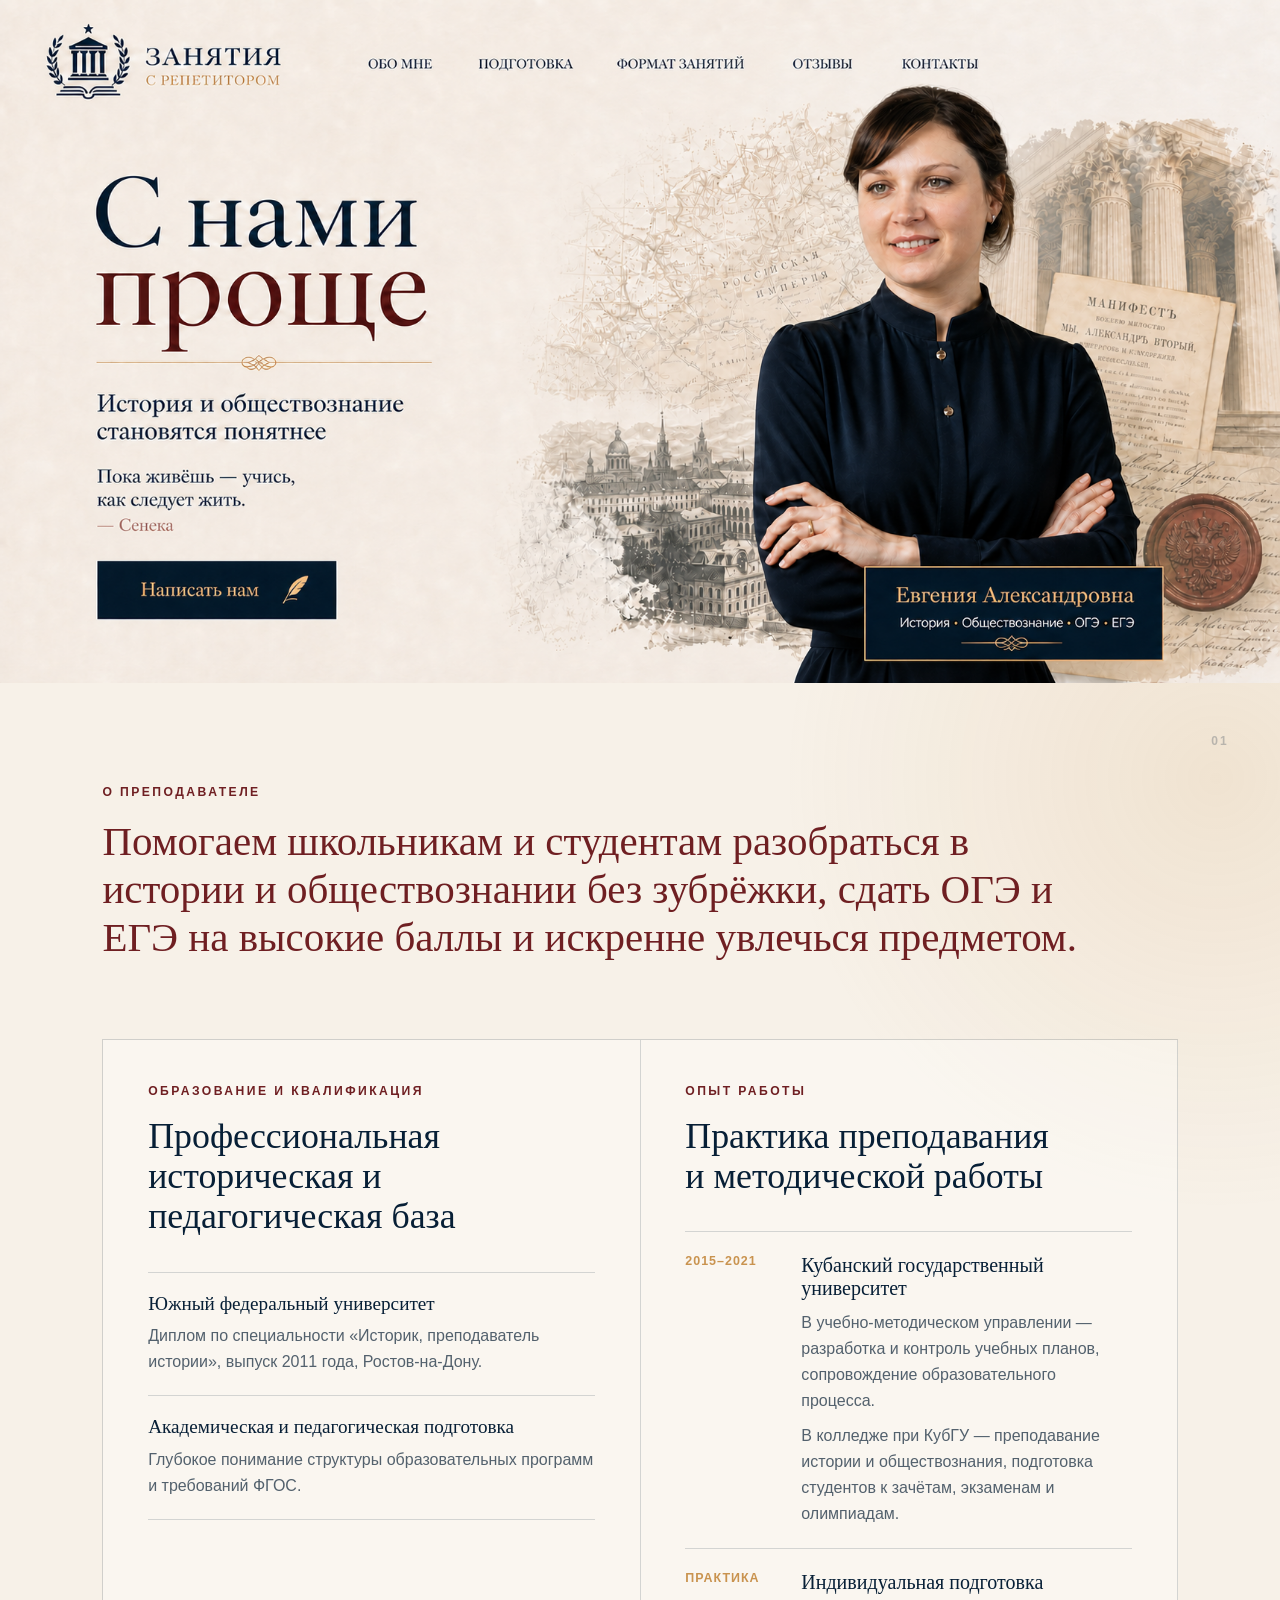
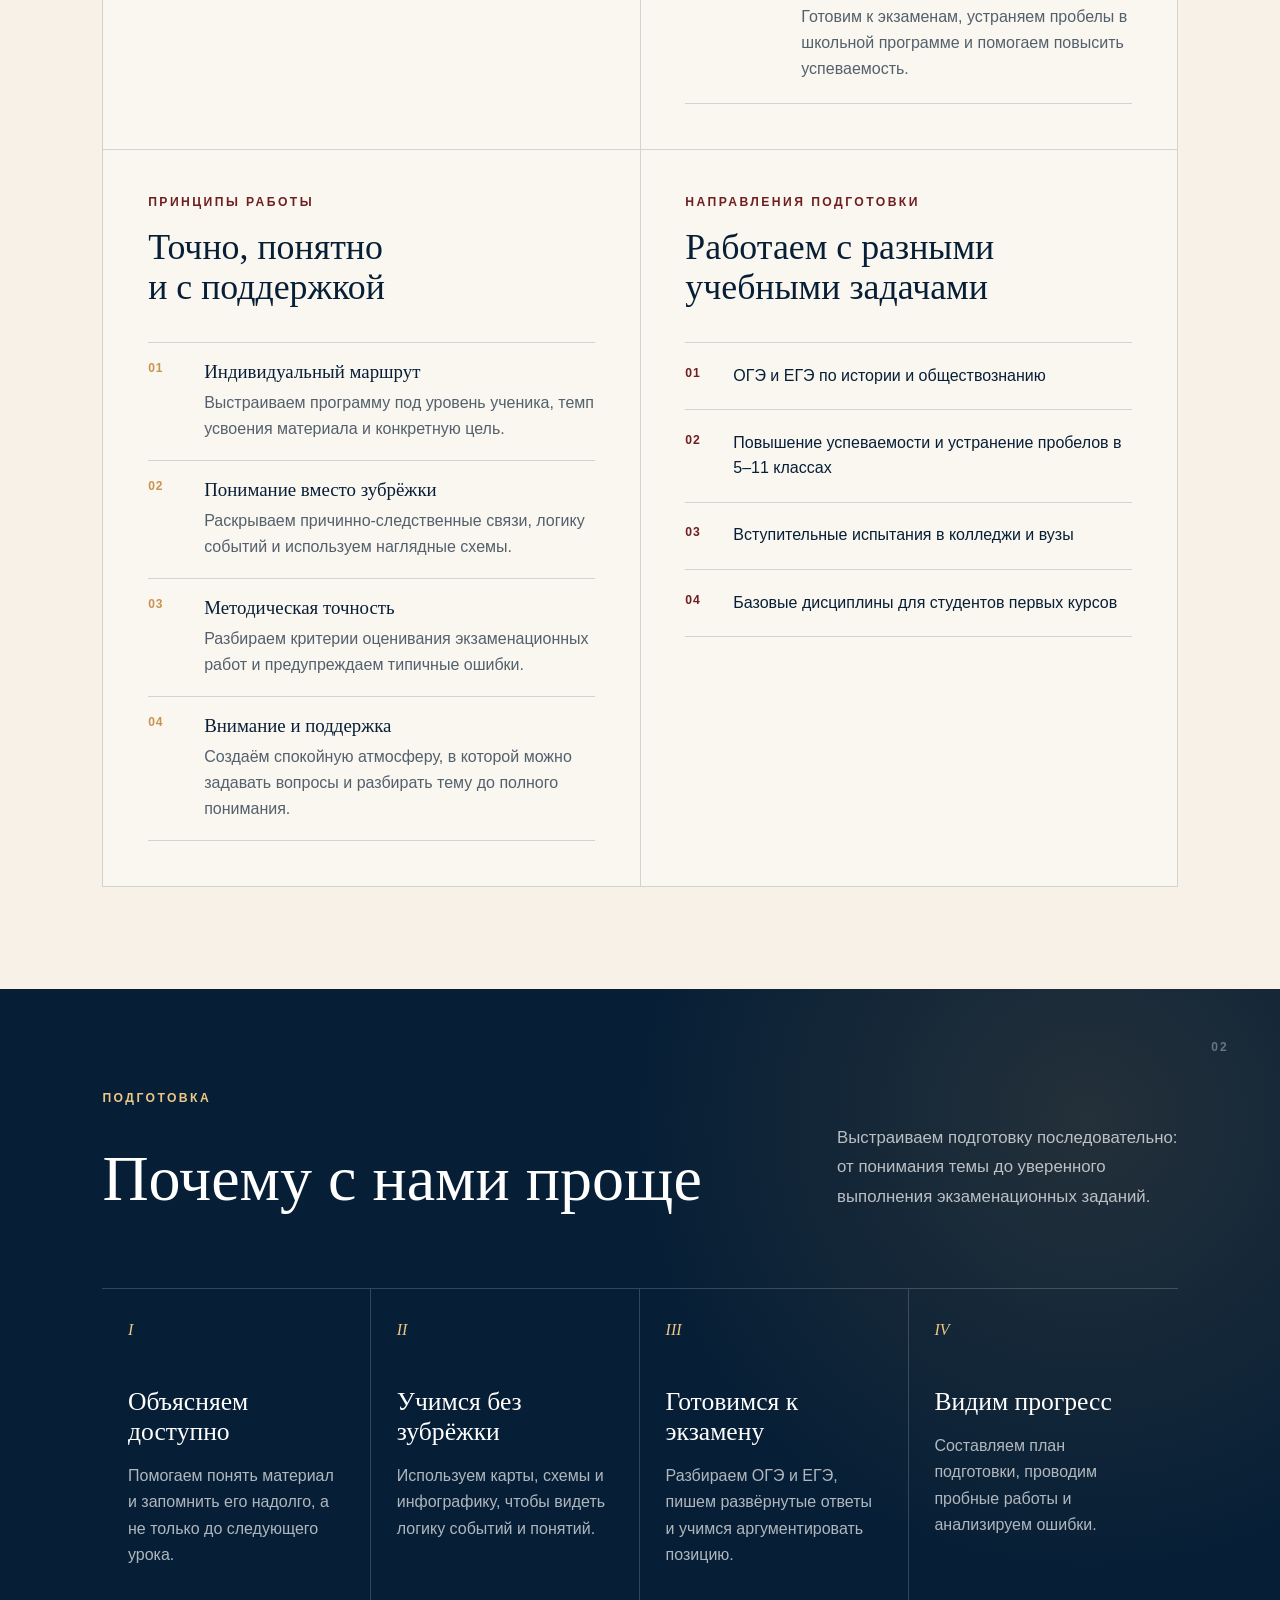
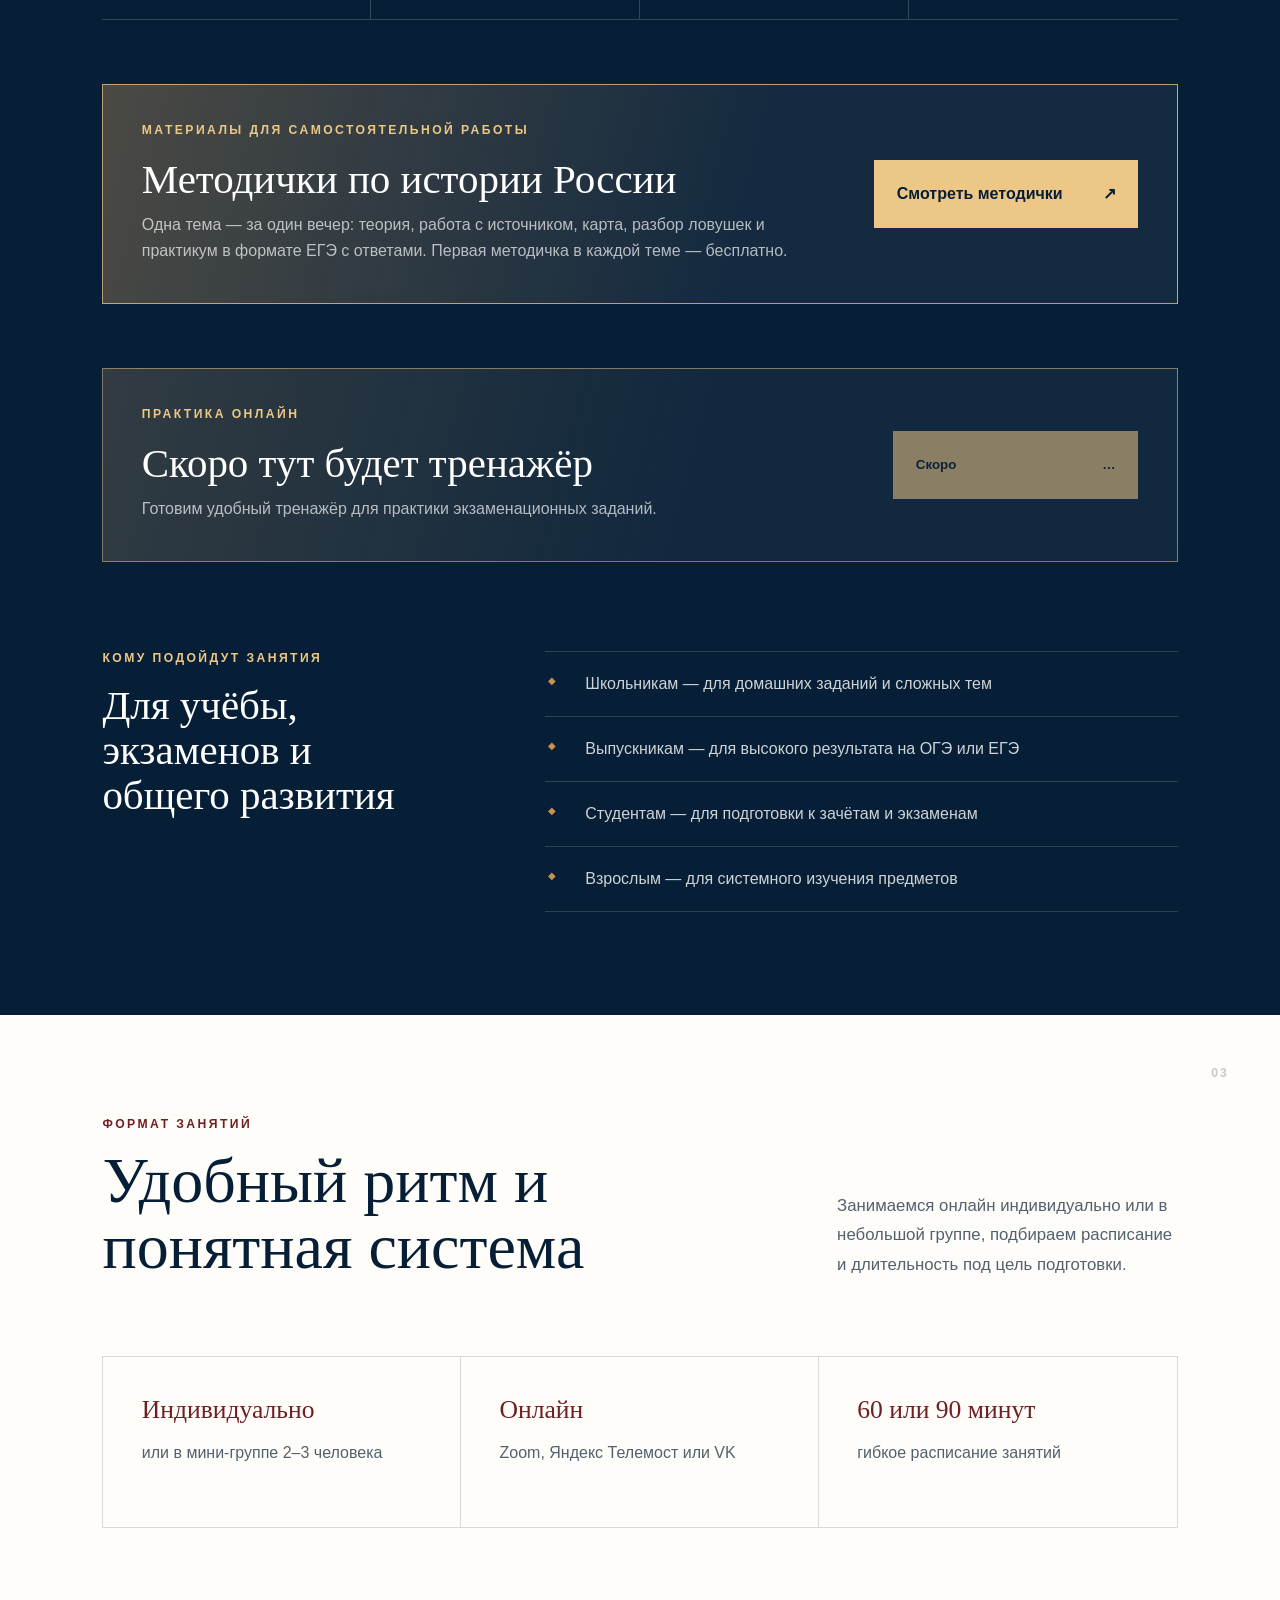
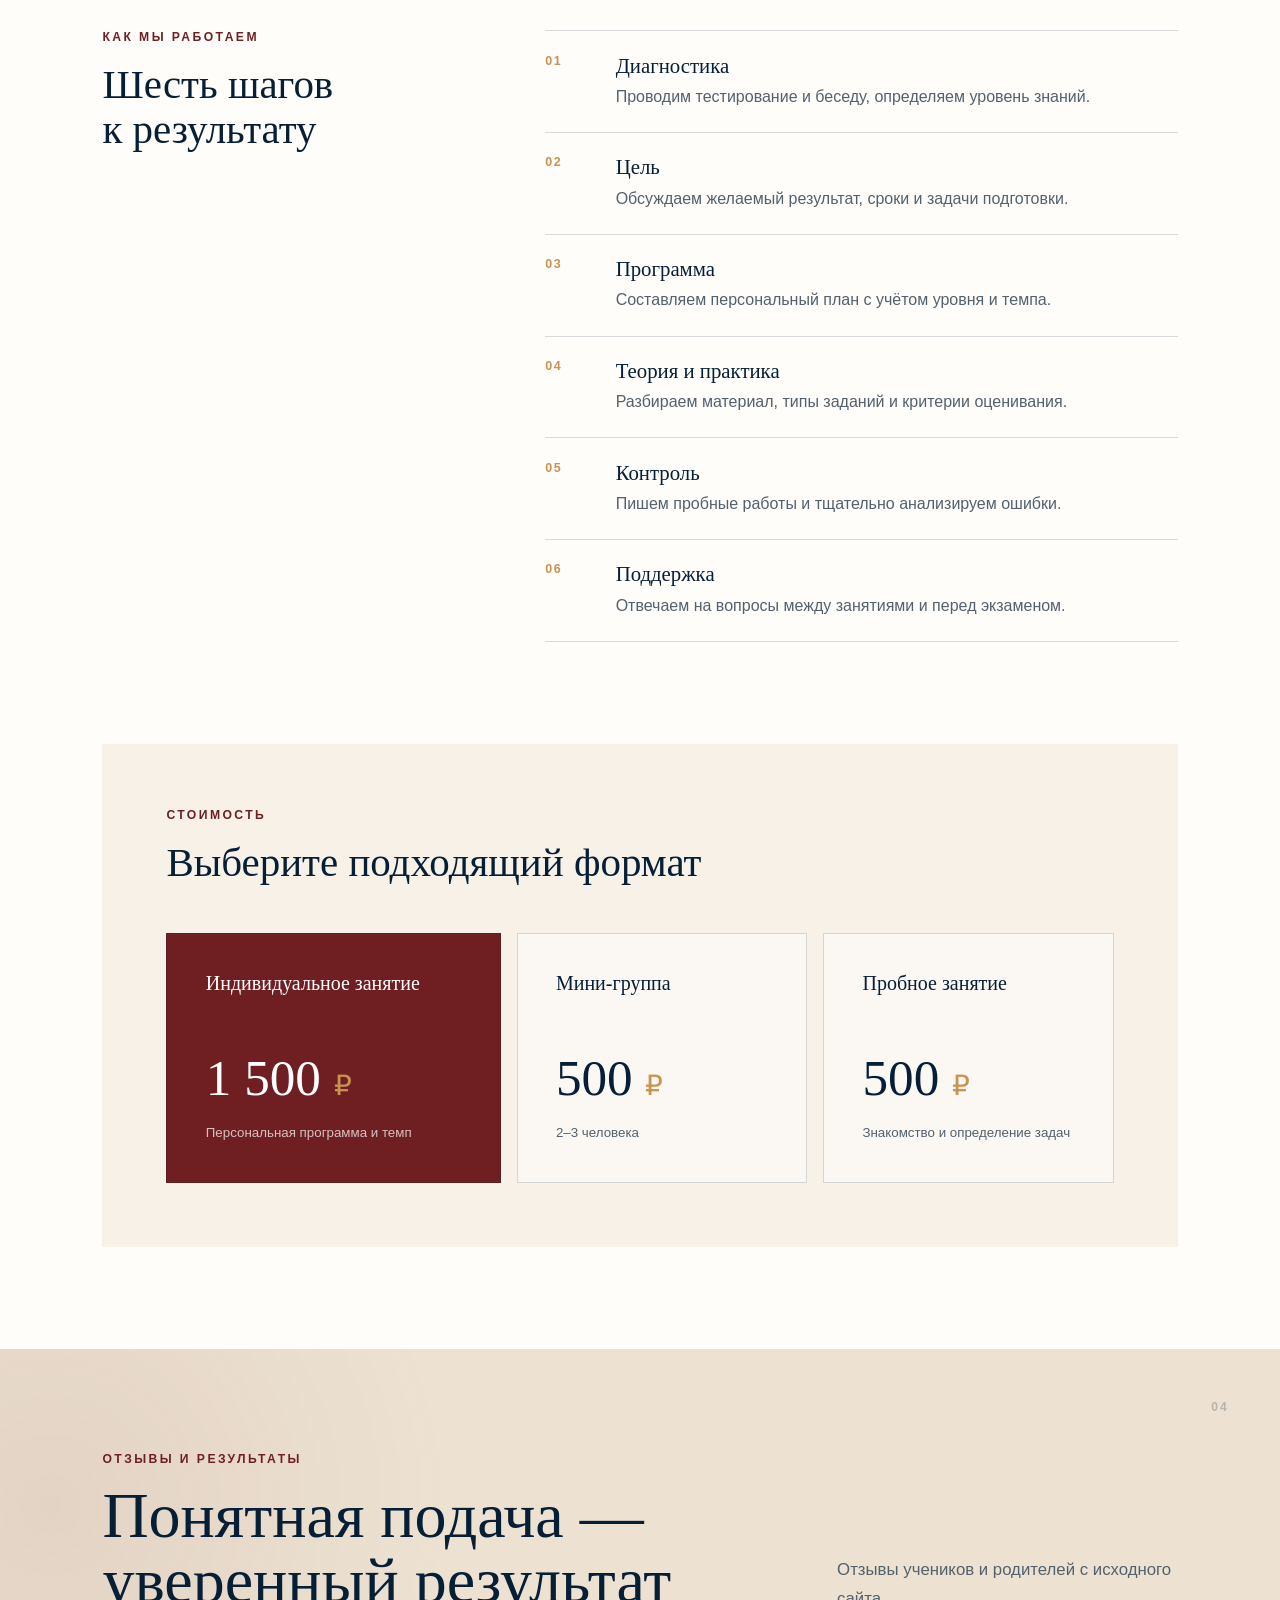
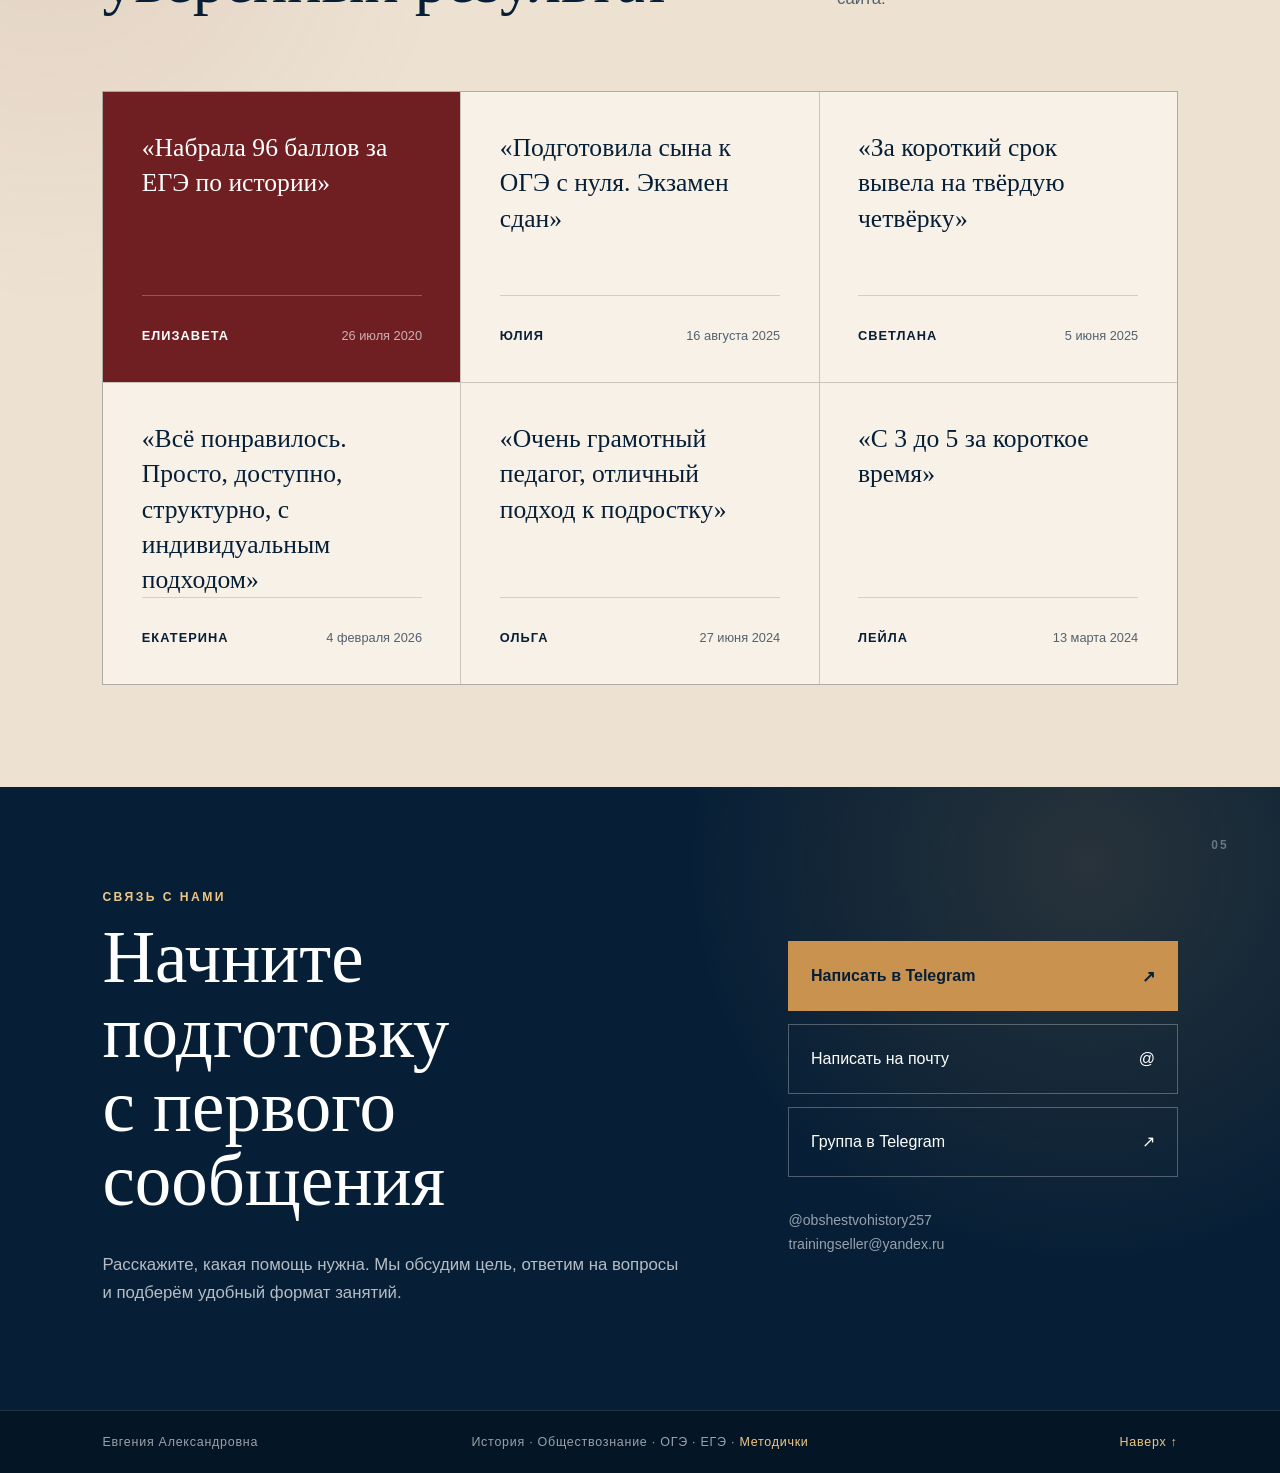
==== commit 0b29691d: "Обновление сайта и добавление методичек" ====
--- a/index.html
+++ b/index.html
@@ -23,6 +23,46 @@
           width="1717"
           height="916"
         />
+
+        <div class="hero-mobile">
+          <div class="hero-mobile__brand">
+            <span class="hero-mobile__emblem" aria-hidden="true">★</span>
+            <div>
+              <strong>Занятия</strong>
+              <small>с репетитором</small>
+            </div>
+          </div>
+
+          <div class="hero-mobile__copy">
+            <h1 class="hero-mobile__title">
+              <span>С нами</span>
+              <strong>проще</strong>
+            </h1>
+            <div class="hero-mobile__rule" aria-hidden="true"></div>
+            <p class="hero-mobile__subtitle">
+              История и обществознание становятся понятнее
+            </p>
+            <blockquote>
+              <p>Пока живёшь — учись, как следует жить.</p>
+              <cite>— Сенека</cite>
+            </blockquote>
+            <a
+              class="hero-mobile__button"
+              href="https://t.me/obshestvohistory257?direct"
+              target="_blank"
+              rel="noopener noreferrer"
+            >
+              <span>Написать нам</span>
+              <span aria-hidden="true">↗</span>
+            </a>
+          </div>
+
+          <div
+            class="hero-mobile__portrait"
+            role="img"
+            aria-label="Евгения Александровна — преподаватель истории и обществознания"
+          ></div>
+        </div>
 
         <nav class="hero__hotspots" aria-label="Основная навигация">
           <a class="hotspot hotspot--about" href="#about">О преподавателе</a>
@@ -45,6 +85,13 @@
       <nav class="mobile-nav" aria-label="Навигация по странице">
         <a href="#about">О преподавателе</a>
         <a href="#preparation">Подготовка</a>
+        <a
+          class="mobile-nav__accent"
+          href="metodichki.html"
+          target="_blank"
+          rel="noopener"
+          >Методички</a
+        >
         <a href="#format">Формат</a>
         <a href="#reviews">Отзывы</a>
         <a href="#contacts">Контакты</a>
@@ -180,6 +227,28 @@
           </article>
         </div>
 
+        <aside class="trainer trainer--guides" aria-labelledby="guides-title">
+          <div class="trainer__copy">
+            <p class="eyebrow eyebrow--gold">Материалы для самостоятельной работы</p>
+            <h3 id="guides-title">Методички по истории России</h3>
+            <p>
+              Одна тема — за один вечер: теория, работа с источником, карта,
+              разбор ловушек и практикум в формате ЕГЭ с ответами. Первая
+              методичка в каждой теме — бесплатно.
+            </p>
+          </div>
+          <a
+            class="trainer__button"
+            href="metodichki.html"
+            target="_blank"
+            rel="noopener"
+            aria-label="Открыть каталог методичек (в новой вкладке)"
+          >
+            <span>Смотреть методички</span>
+            <span aria-hidden="true">↗</span>
+          </a>
+        </aside>
+
         <aside class="trainer" aria-labelledby="trainer-title">
           <div class="trainer__copy">
             <p class="eyebrow eyebrow--gold">Практика онлайн</p>
@@ -332,7 +401,10 @@
 
     <footer class="footer">
       <p>Евгения Александровна</p>
-      <p>История · Обществознание · ОГЭ · ЕГЭ</p>
+      <p>
+        История · Обществознание · ОГЭ · ЕГЭ ·
+        <a class="footer__link" href="metodichki.html" target="_blank" rel="noopener">Методички</a>
+      </p>
       <a href="#main">Наверх ↑</a>
     </footer>
   </body>
--- a/styles.css
+++ b/styles.css
@@ -470,6 +470,27 @@
 .trainer__button--disabled:hover {
   transform: none;
   background: transparent;
+}
+
+.trainer--guides {
+  margin-top: clamp(3rem, 5vw, 5rem);
+  border-color: rgba(237, 199, 134, 0.75);
+  background:
+    linear-gradient(105deg, rgba(201, 147, 79, 0.3), transparent 60%),
+    rgba(255, 255, 255, 0.05);
+}
+
+.mobile-nav__accent {
+  color: var(--gold-light) !important;
+}
+
+.footer__link {
+  color: var(--gold-light);
+  text-decoration: none;
+}
+
+.footer__link:hover {
+  text-decoration: underline;
 }
 
 .audience {
@@ -1135,7 +1156,7 @@
 
   .mobile-nav {
     display: grid;
-    grid-template-columns: repeat(5, minmax(0, 1fr));
+    grid-template-columns: repeat(3, minmax(0, 1fr));
     gap: 0;
     overflow: visible;
     padding: 0.4rem 0.35rem;
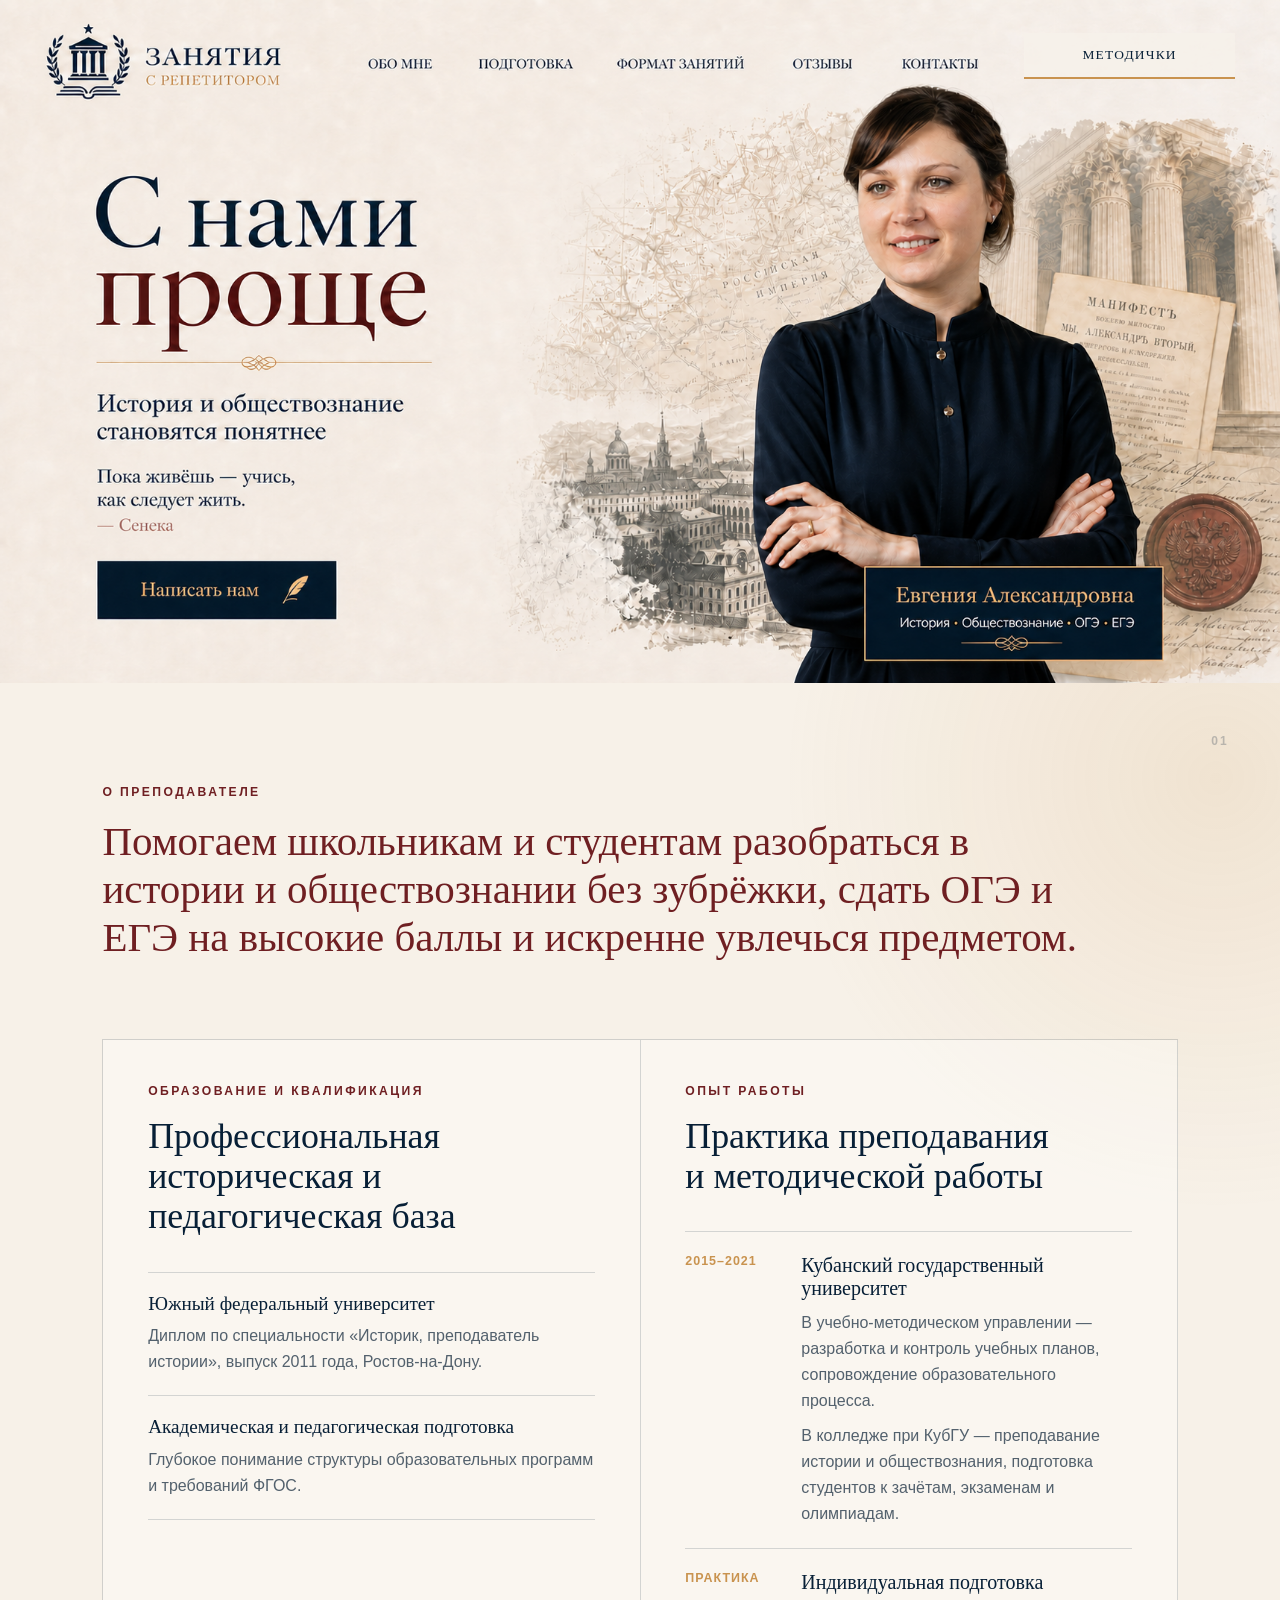
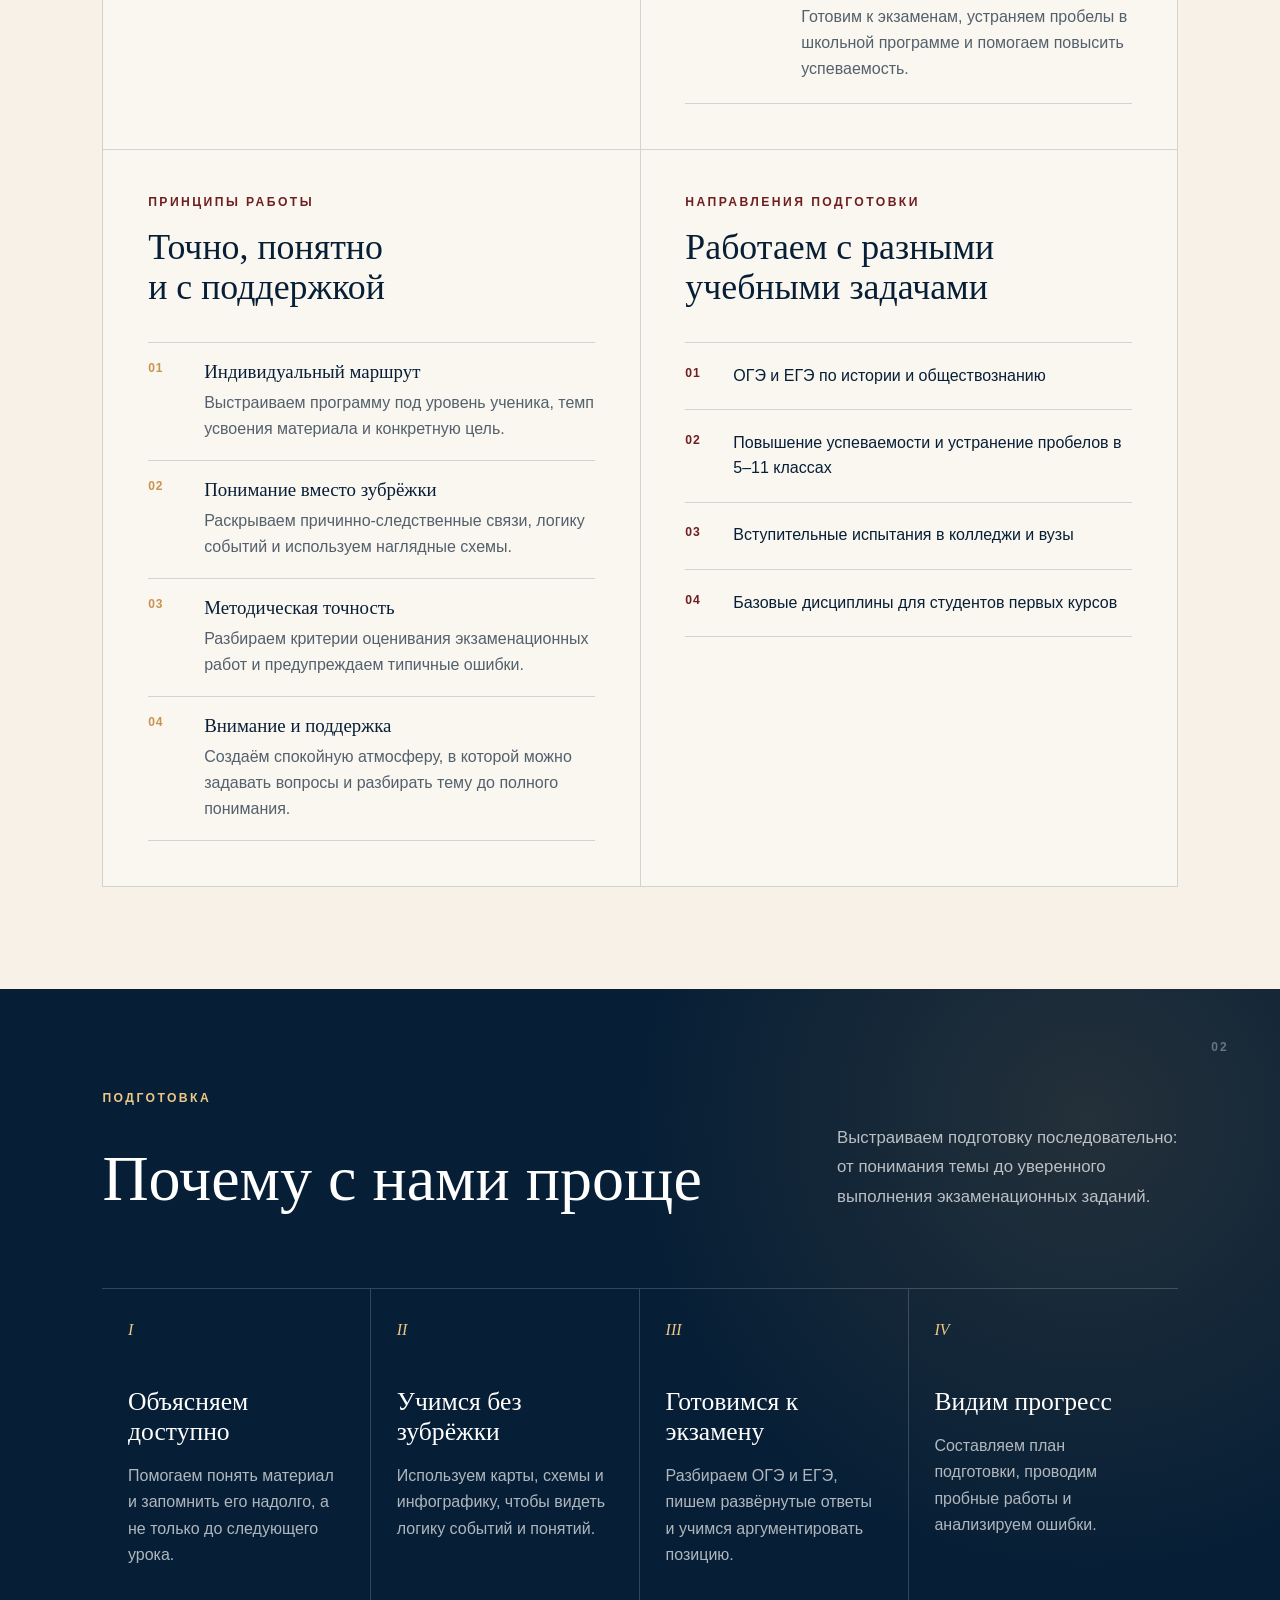
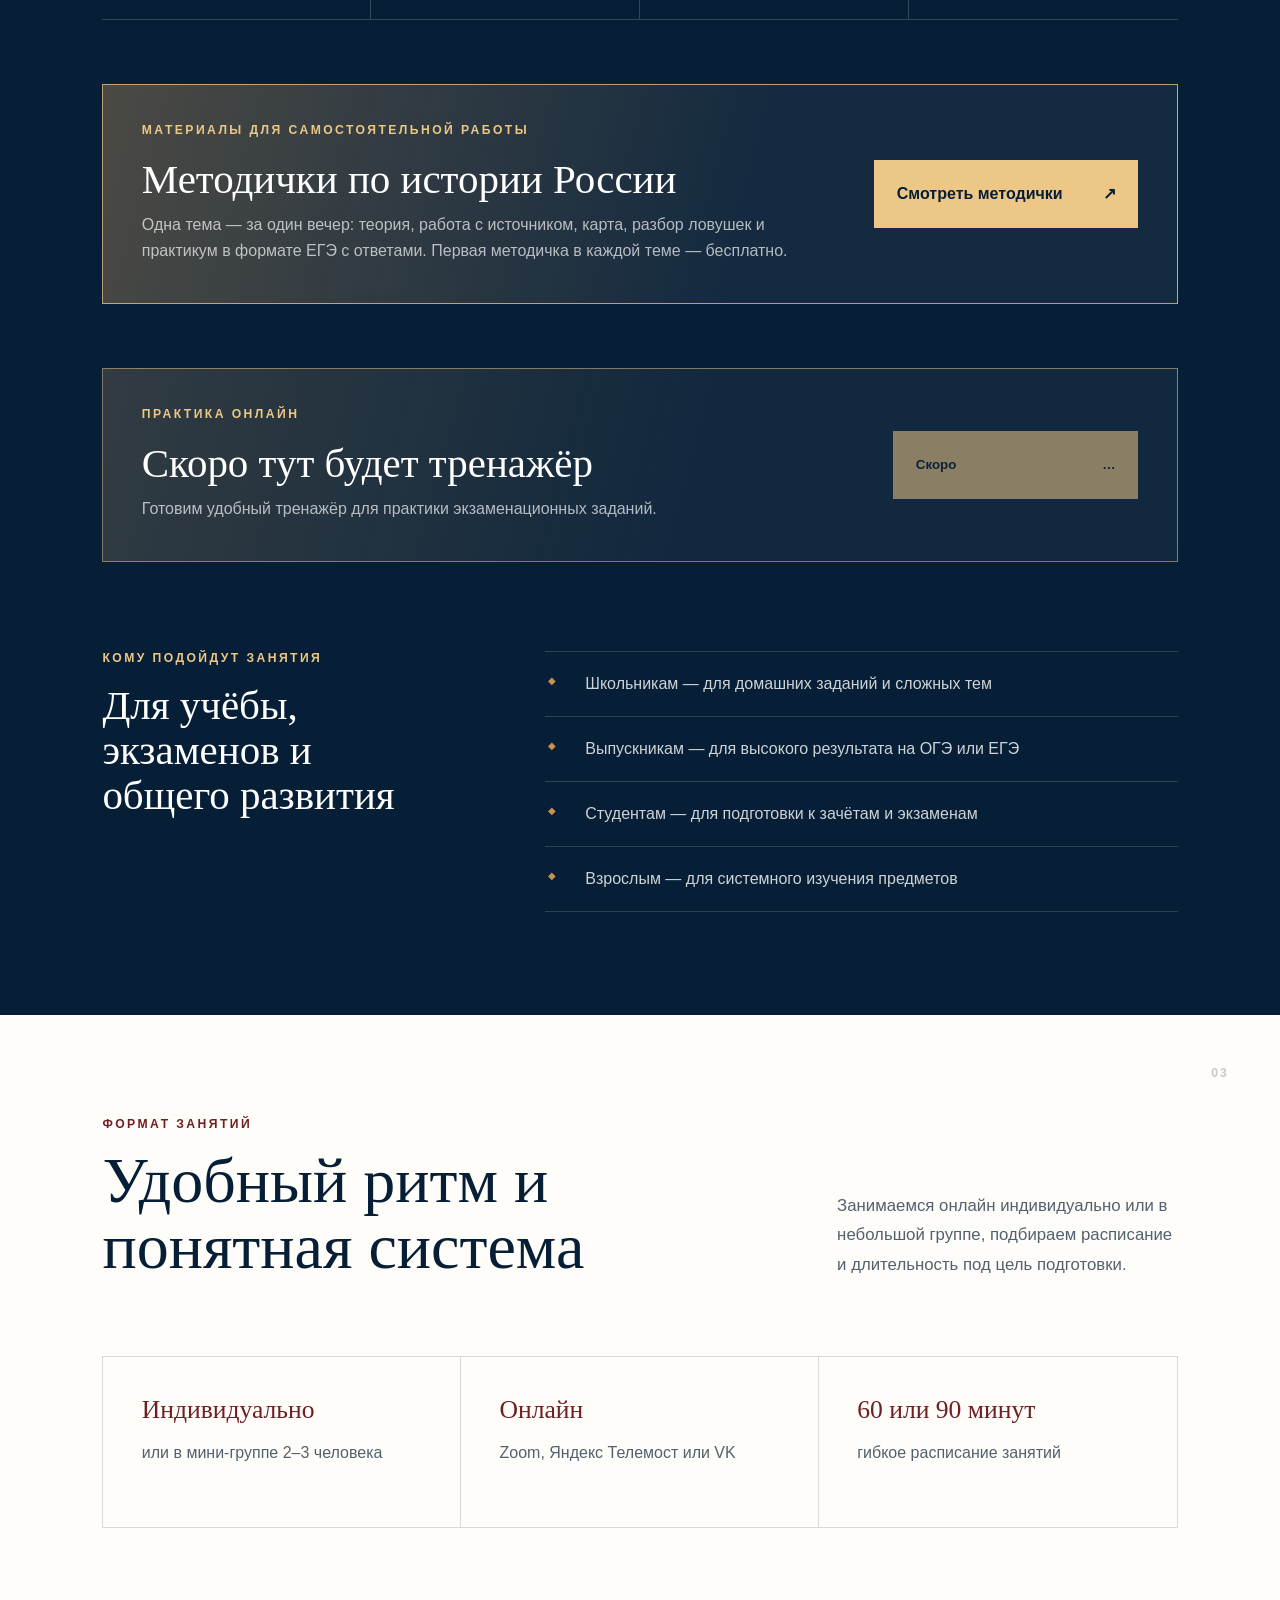
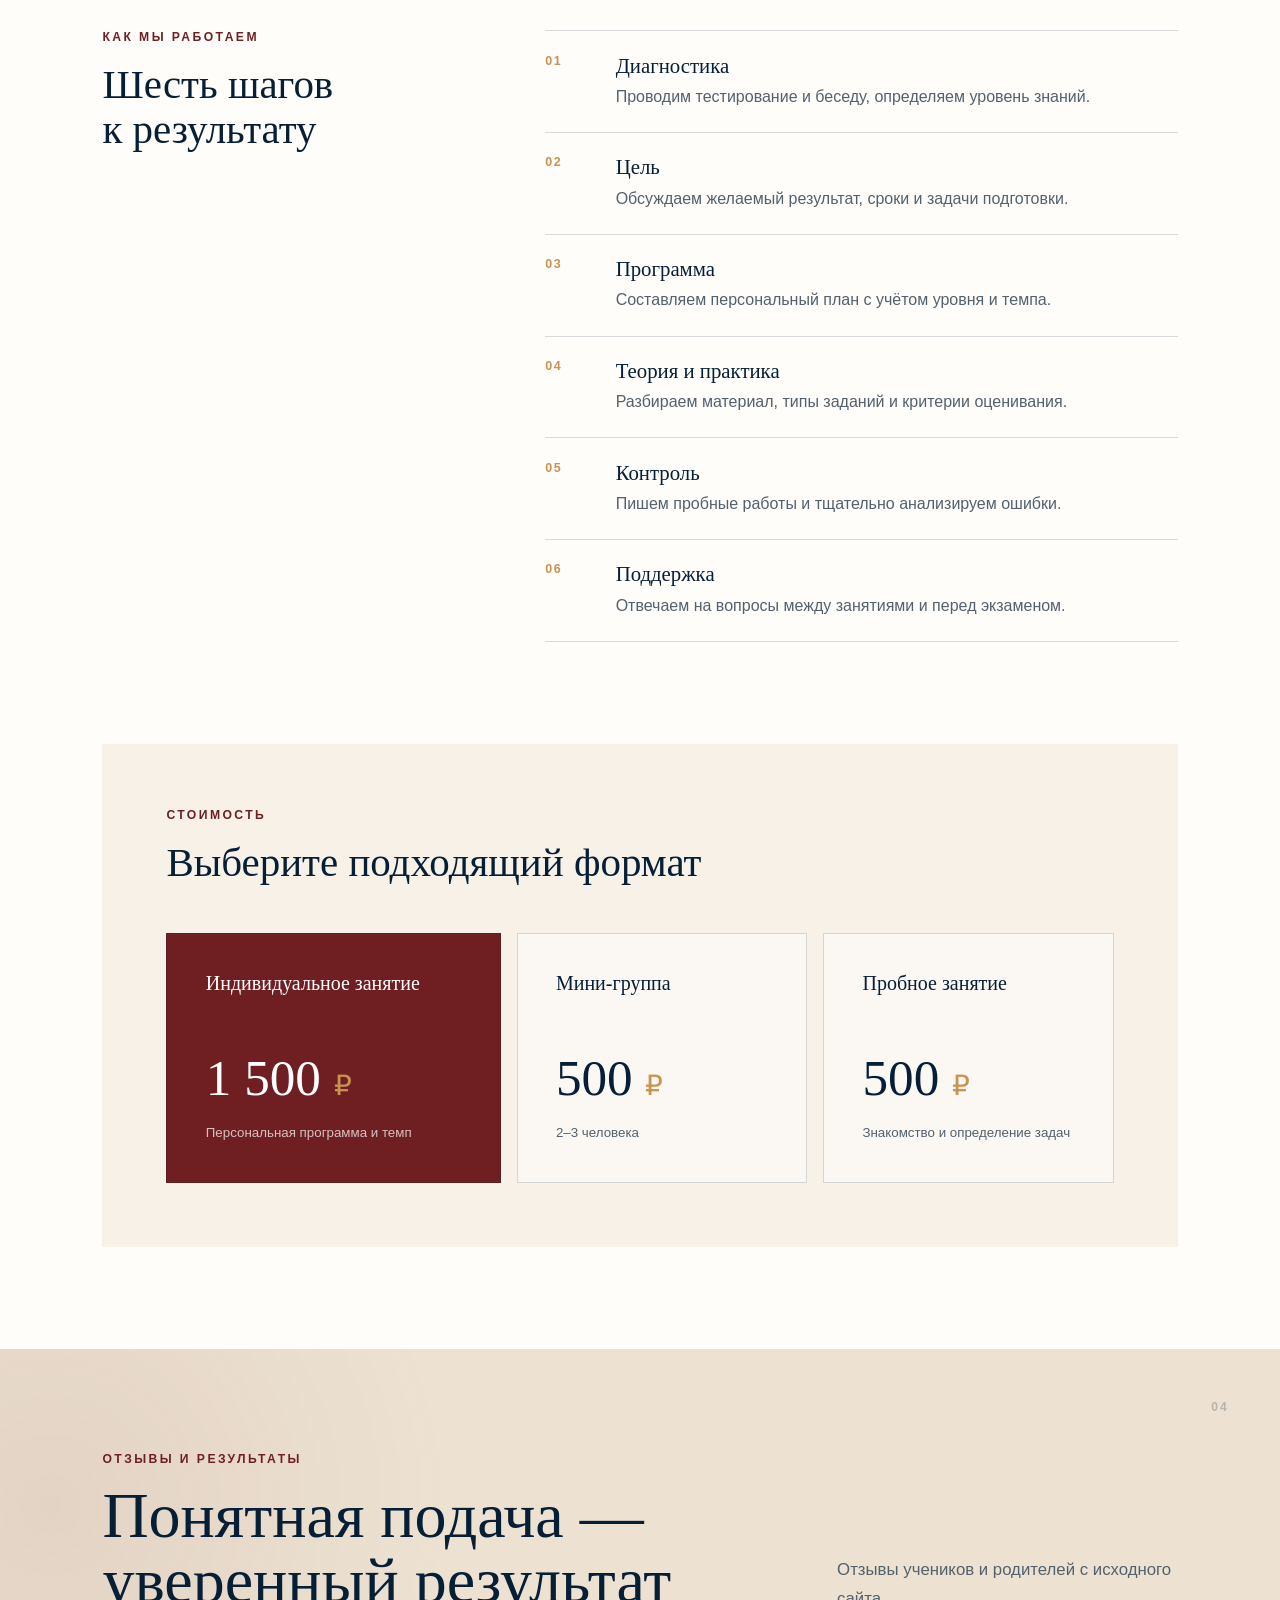
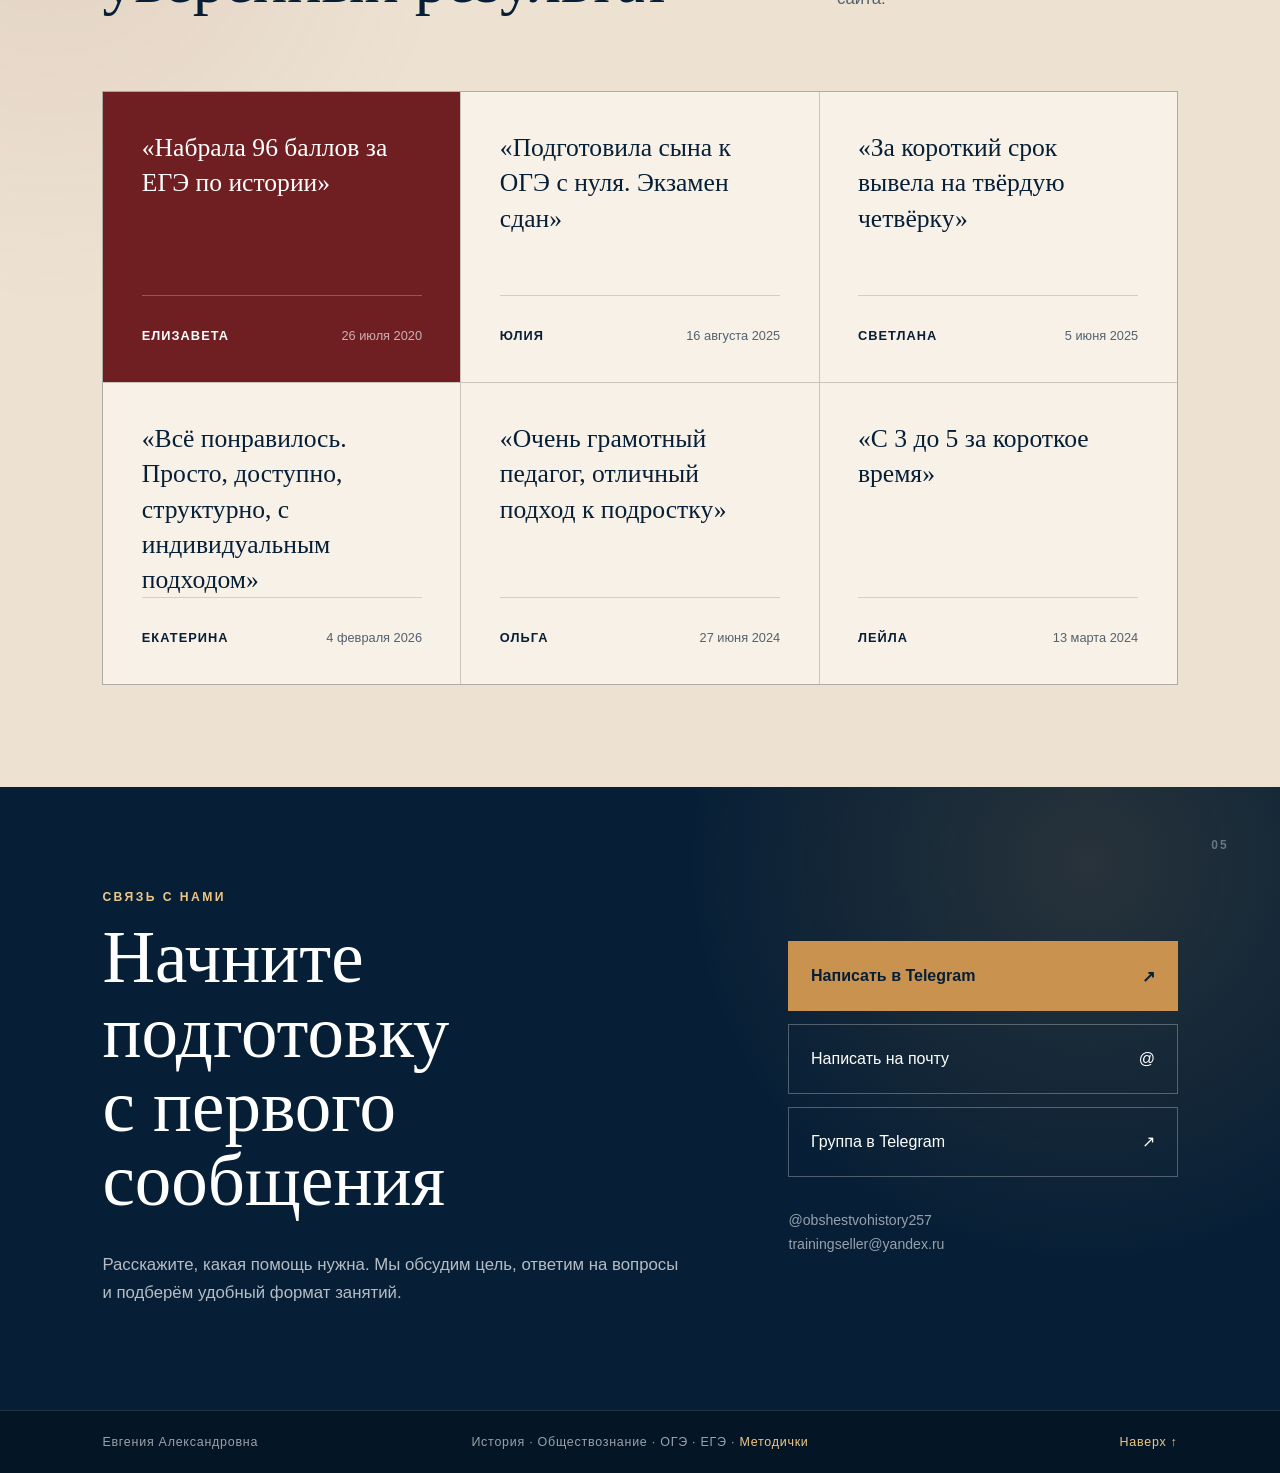
==== commit d5919720: "Добавление ссылки на методички в главный экран" ====
--- a/index.html
+++ b/index.html
@@ -70,6 +70,15 @@
           <a class="hotspot hotspot--format" href="#format">Формат занятий</a>
           <a class="hotspot hotspot--reviews" href="#reviews">Отзывы</a>
           <a class="hotspot hotspot--contacts" href="#contacts">Контакты</a>
+          <a
+            class="hero__guides"
+            href="metodichki.html"
+            target="_blank"
+            rel="noopener"
+            aria-label="Методички (откроется в новой вкладке)"
+          >
+            <span>Методички</span>
+          </a>
           <a
             class="hotspot hotspot--telegram"
             href="https://t.me/obshestvohistory257?direct"
--- a/styles.css
+++ b/styles.css
@@ -103,6 +103,35 @@
 .hotspot--telegram { left: 7.55%; top: 82%; width: 18.85%; height: 9%; }
 .hotspot--telegram:hover { transform: translateY(-2px); }
 
+.hero__guides {
+  position: absolute;
+  left: 80%;
+  top: 4.9%;
+  display: grid;
+  place-items: center;
+  width: 16.5%;
+  height: 6.6%;
+  border-bottom: 2px solid var(--gold);
+  background: rgba(247, 242, 235, 0.82);
+  color: var(--navy);
+  font-family: var(--serif);
+  font-size: clamp(0.75rem, 1.05vw, 1.15rem);
+  letter-spacing: 0.09em;
+  text-decoration: none;
+  text-transform: uppercase;
+  transition: background-color 180ms ease, color 180ms ease;
+}
+
+.hero__guides:hover {
+  background: var(--gold);
+  color: var(--navy);
+}
+
+.hero__guides:focus-visible {
+  outline: 3px solid var(--gold);
+  outline-offset: 3px;
+}
+
 .mobile-nav {
   display: none;
 }
@@ -860,7 +889,8 @@
     scroll-padding-top: 4.6rem;
   }
 
-  .hero__hotspots {
+  .hero__hotspots,
+  .hero__guides {
     display: none;
   }
 
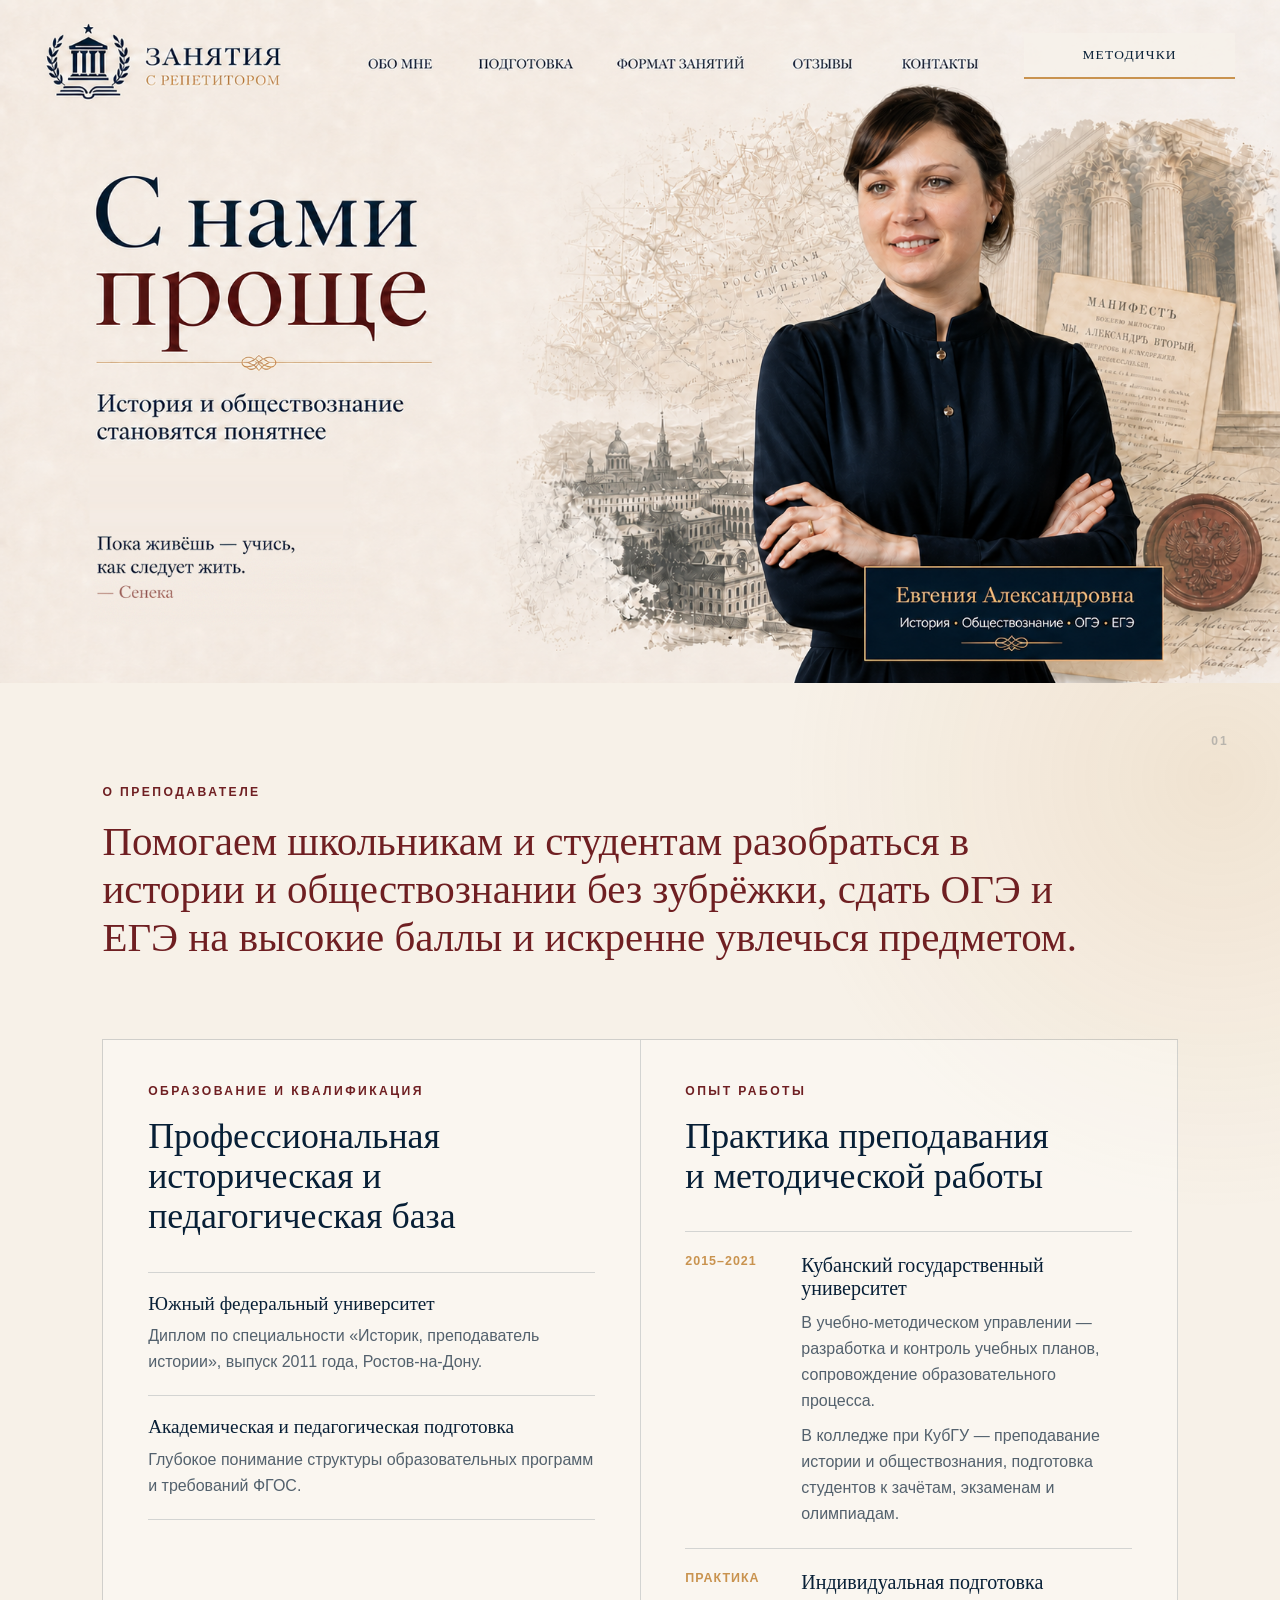
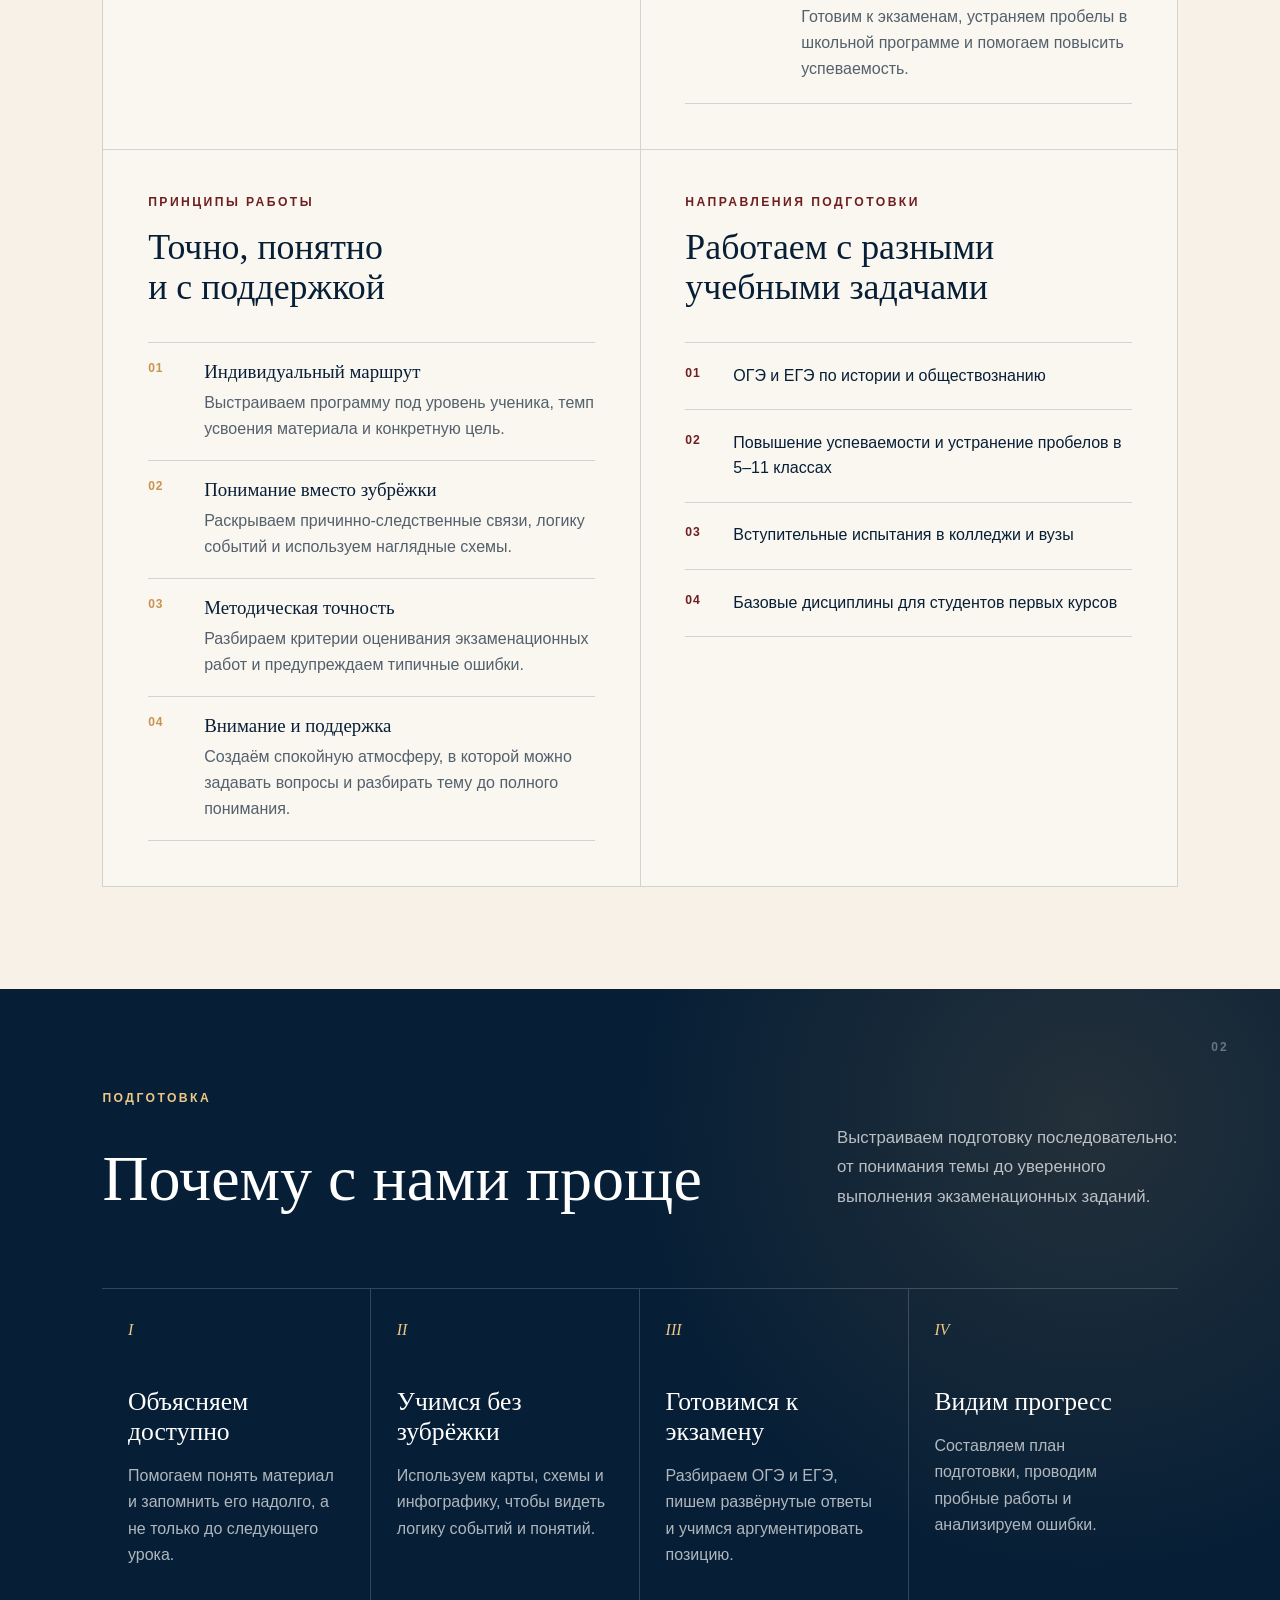
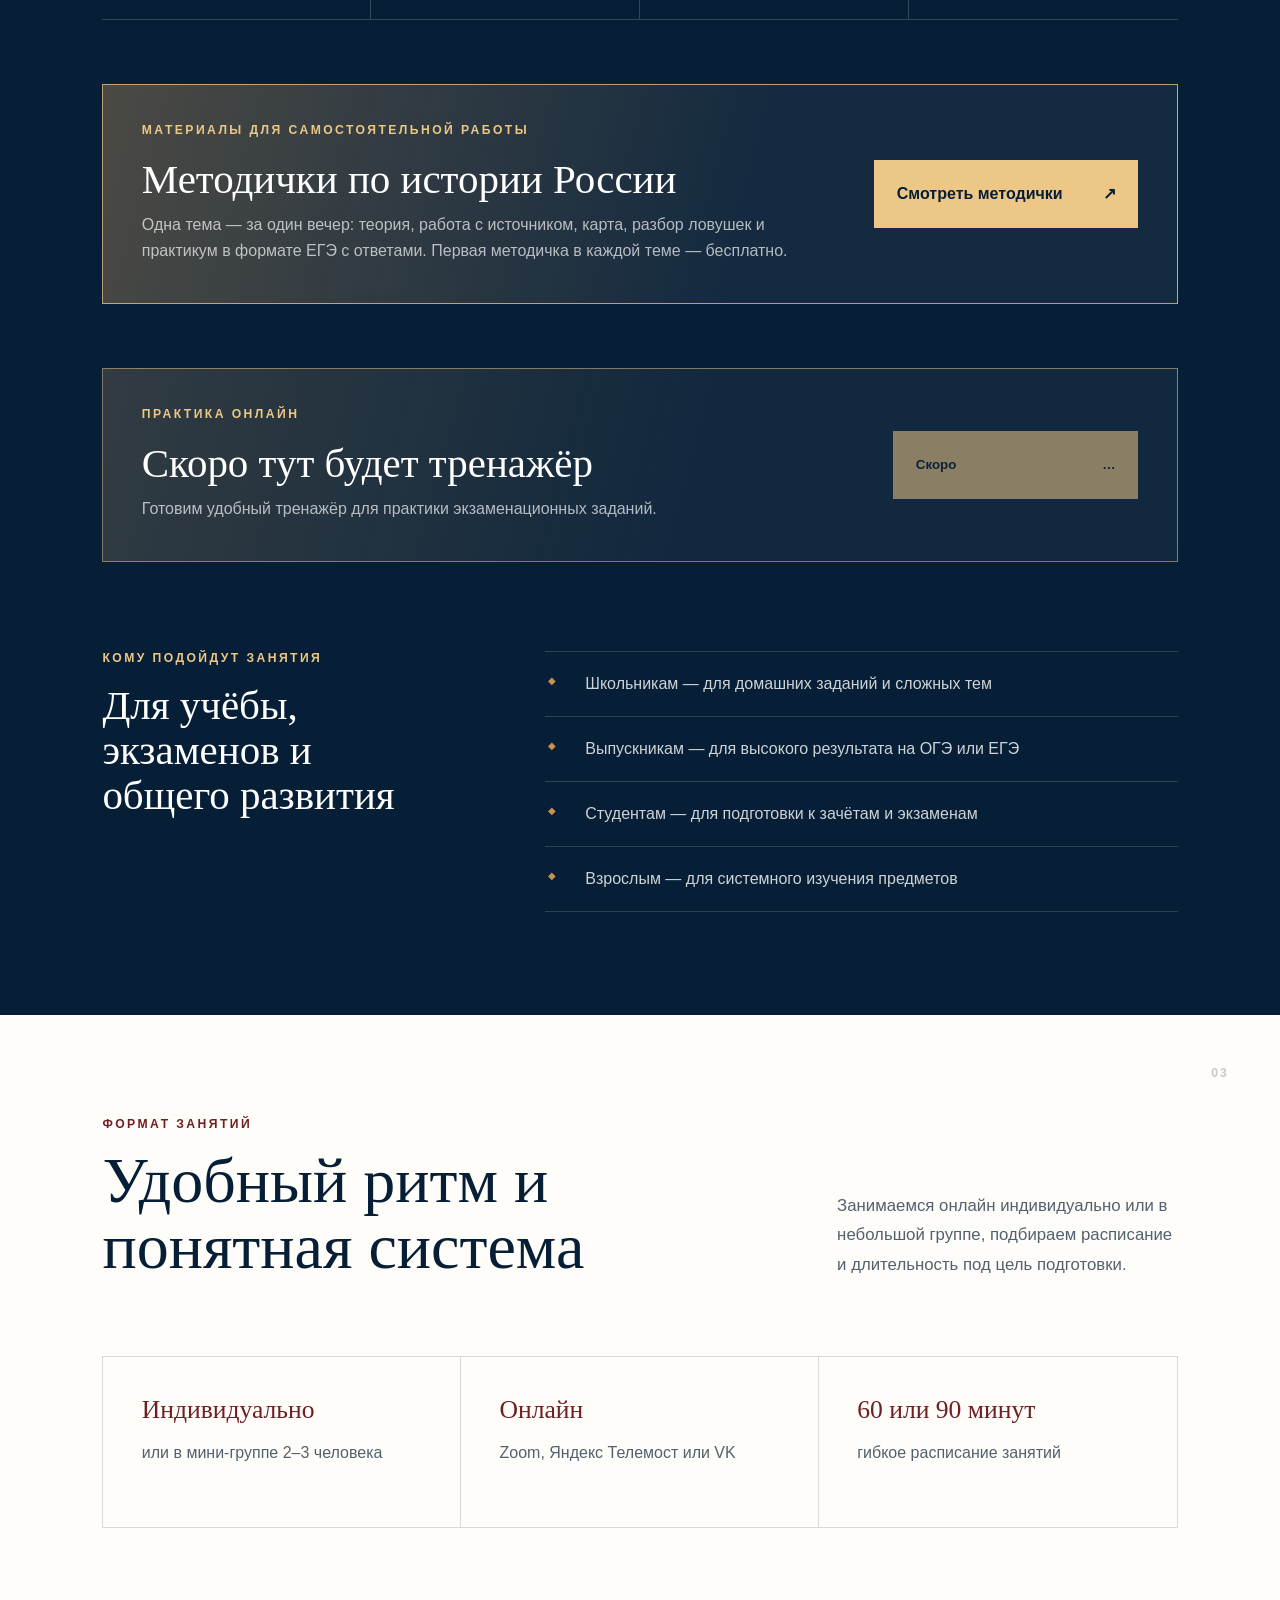
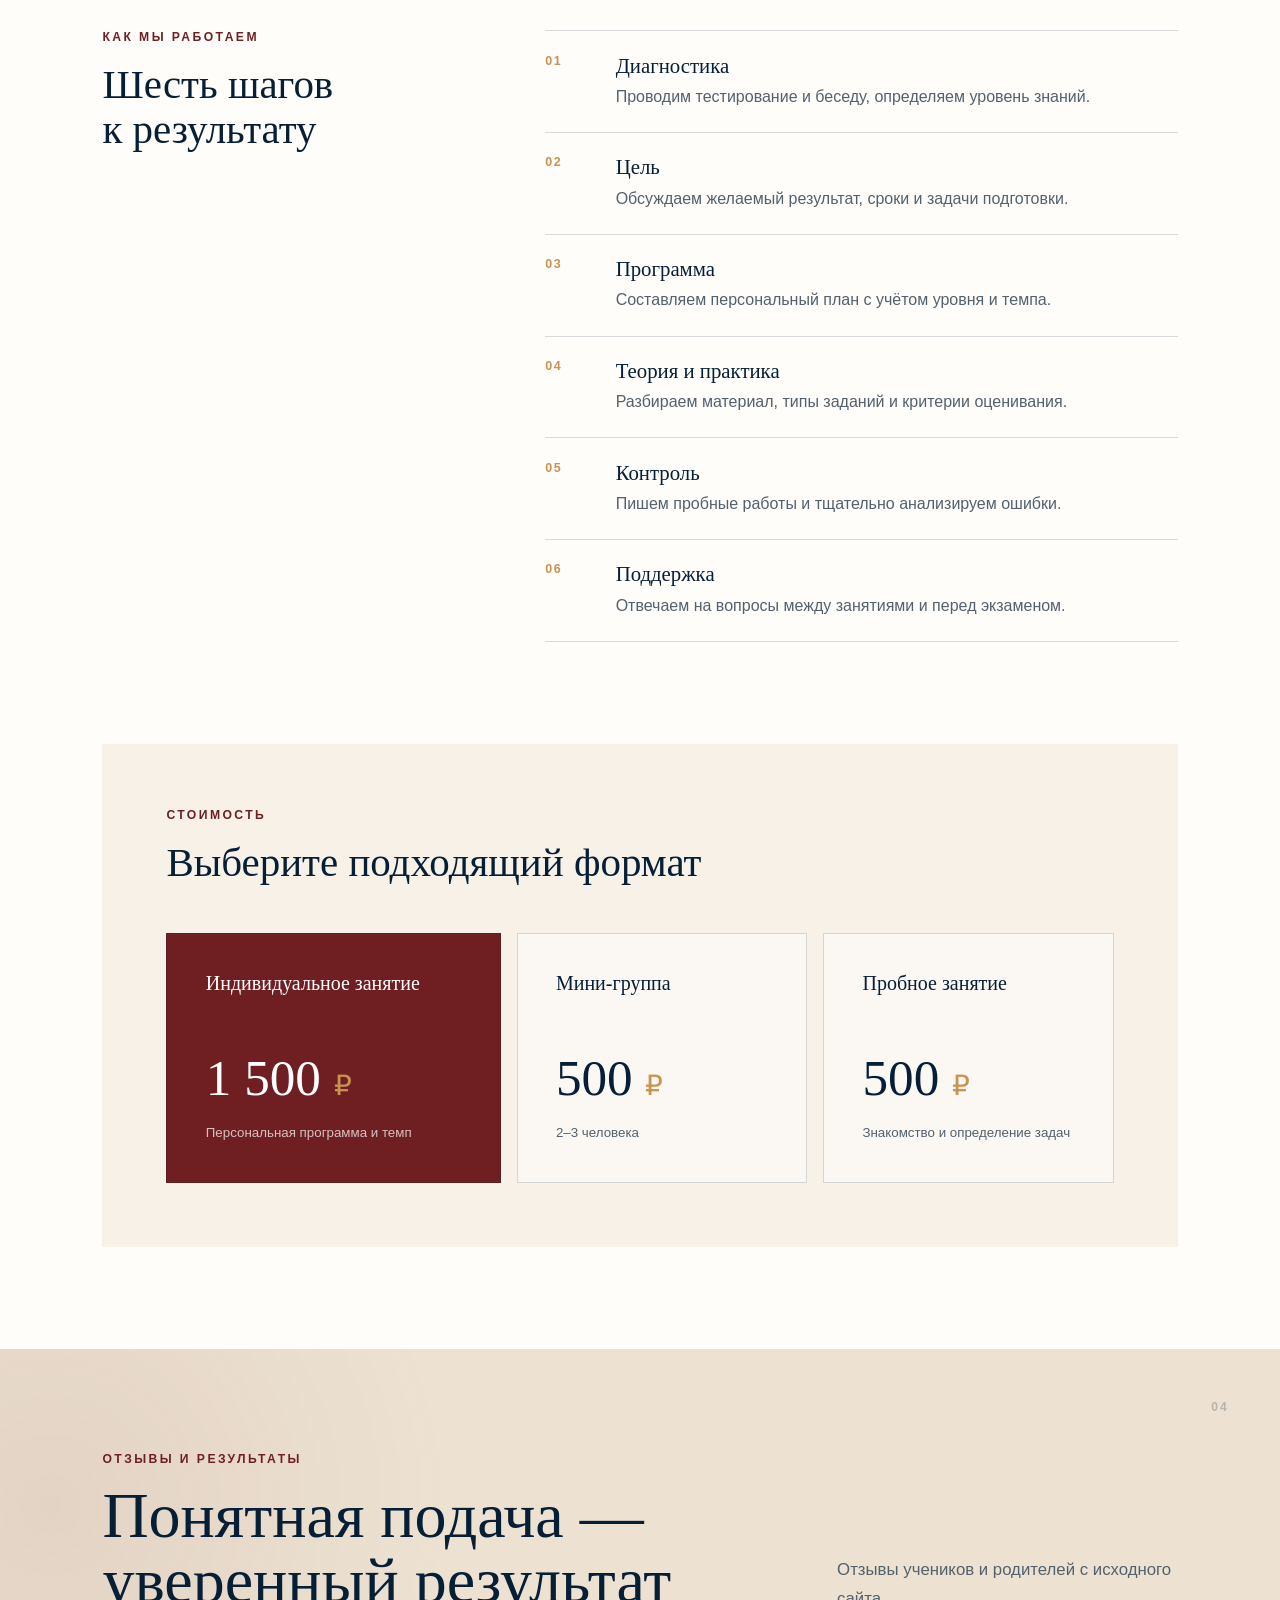
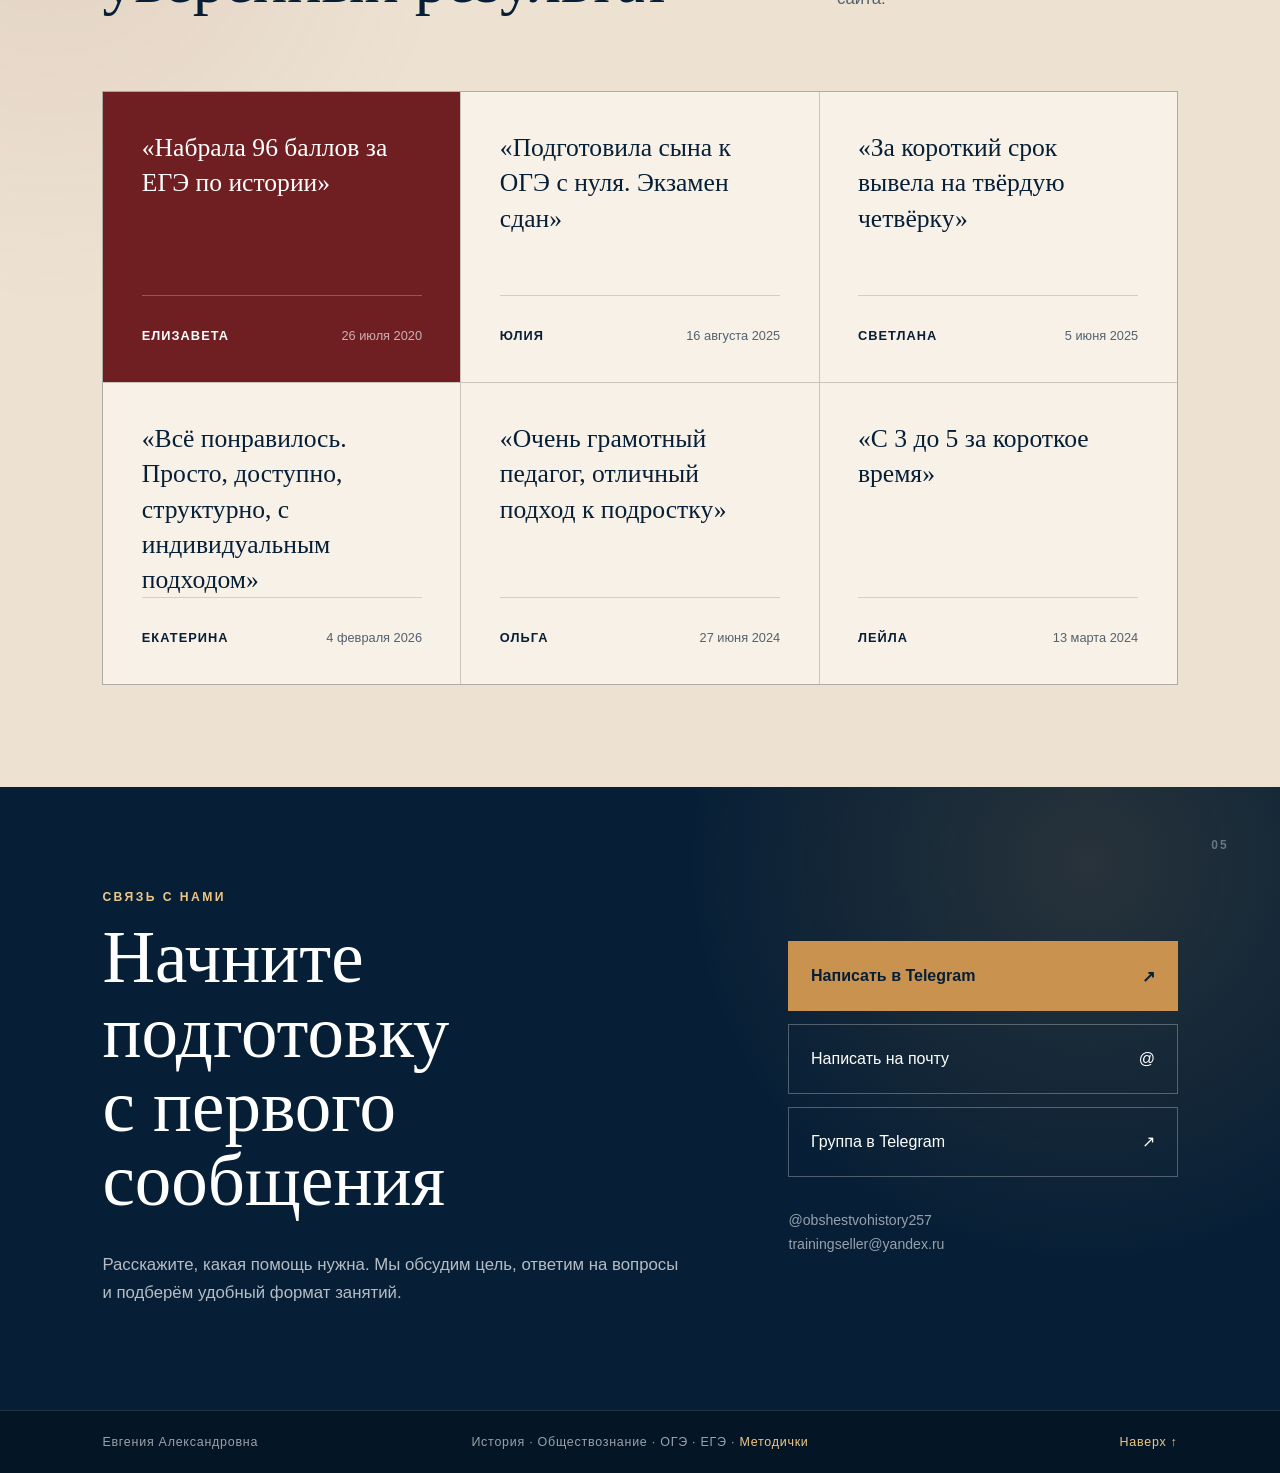
==== commit 54f81688: "Обновление обложки главной страницы" ====
--- a/index.html
+++ b/index.html
@@ -78,15 +78,6 @@
             aria-label="Методички (откроется в новой вкладке)"
           >
             <span>Методички</span>
-          </a>
-          <a
-            class="hotspot hotspot--telegram"
-            href="https://t.me/obshestvohistory257?direct"
-            target="_blank"
-            rel="noopener noreferrer"
-            aria-label="Написать нам в Telegram (откроется в новой вкладке)"
-          >
-            Написать нам
           </a>
         </nav>
       </section>
--- a/styles.css
+++ b/styles.css
@@ -100,8 +100,6 @@
 .hotspot--format { left: 46.8%; top: 6%; width: 12.6%; height: 6%; }
 .hotspot--reviews { left: 60.6%; top: 6%; width: 8.2%; height: 6%; }
 .hotspot--contacts { left: 69.7%; top: 6%; width: 8.8%; height: 6%; }
-.hotspot--telegram { left: 7.55%; top: 82%; width: 18.85%; height: 9%; }
-.hotspot--telegram:hover { transform: translateY(-2px); }
 
 .hero__guides {
   position: absolute;
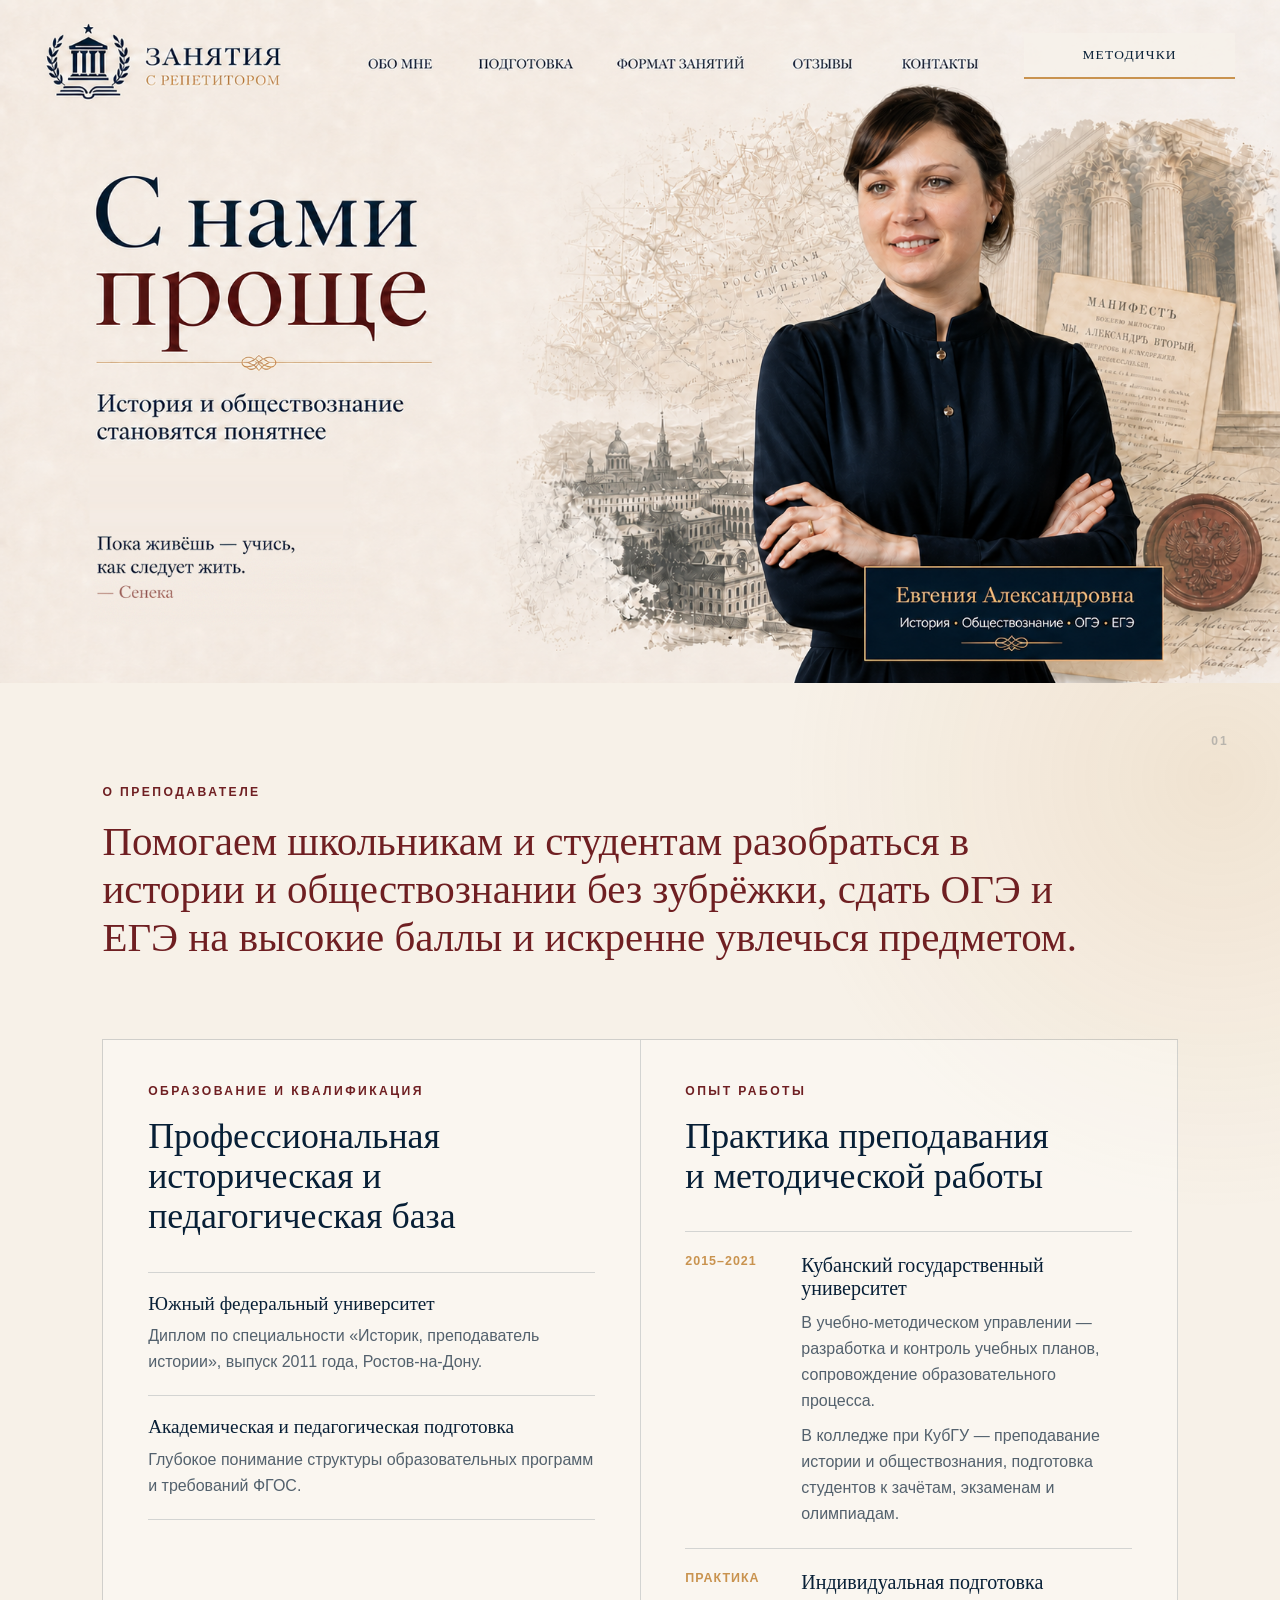
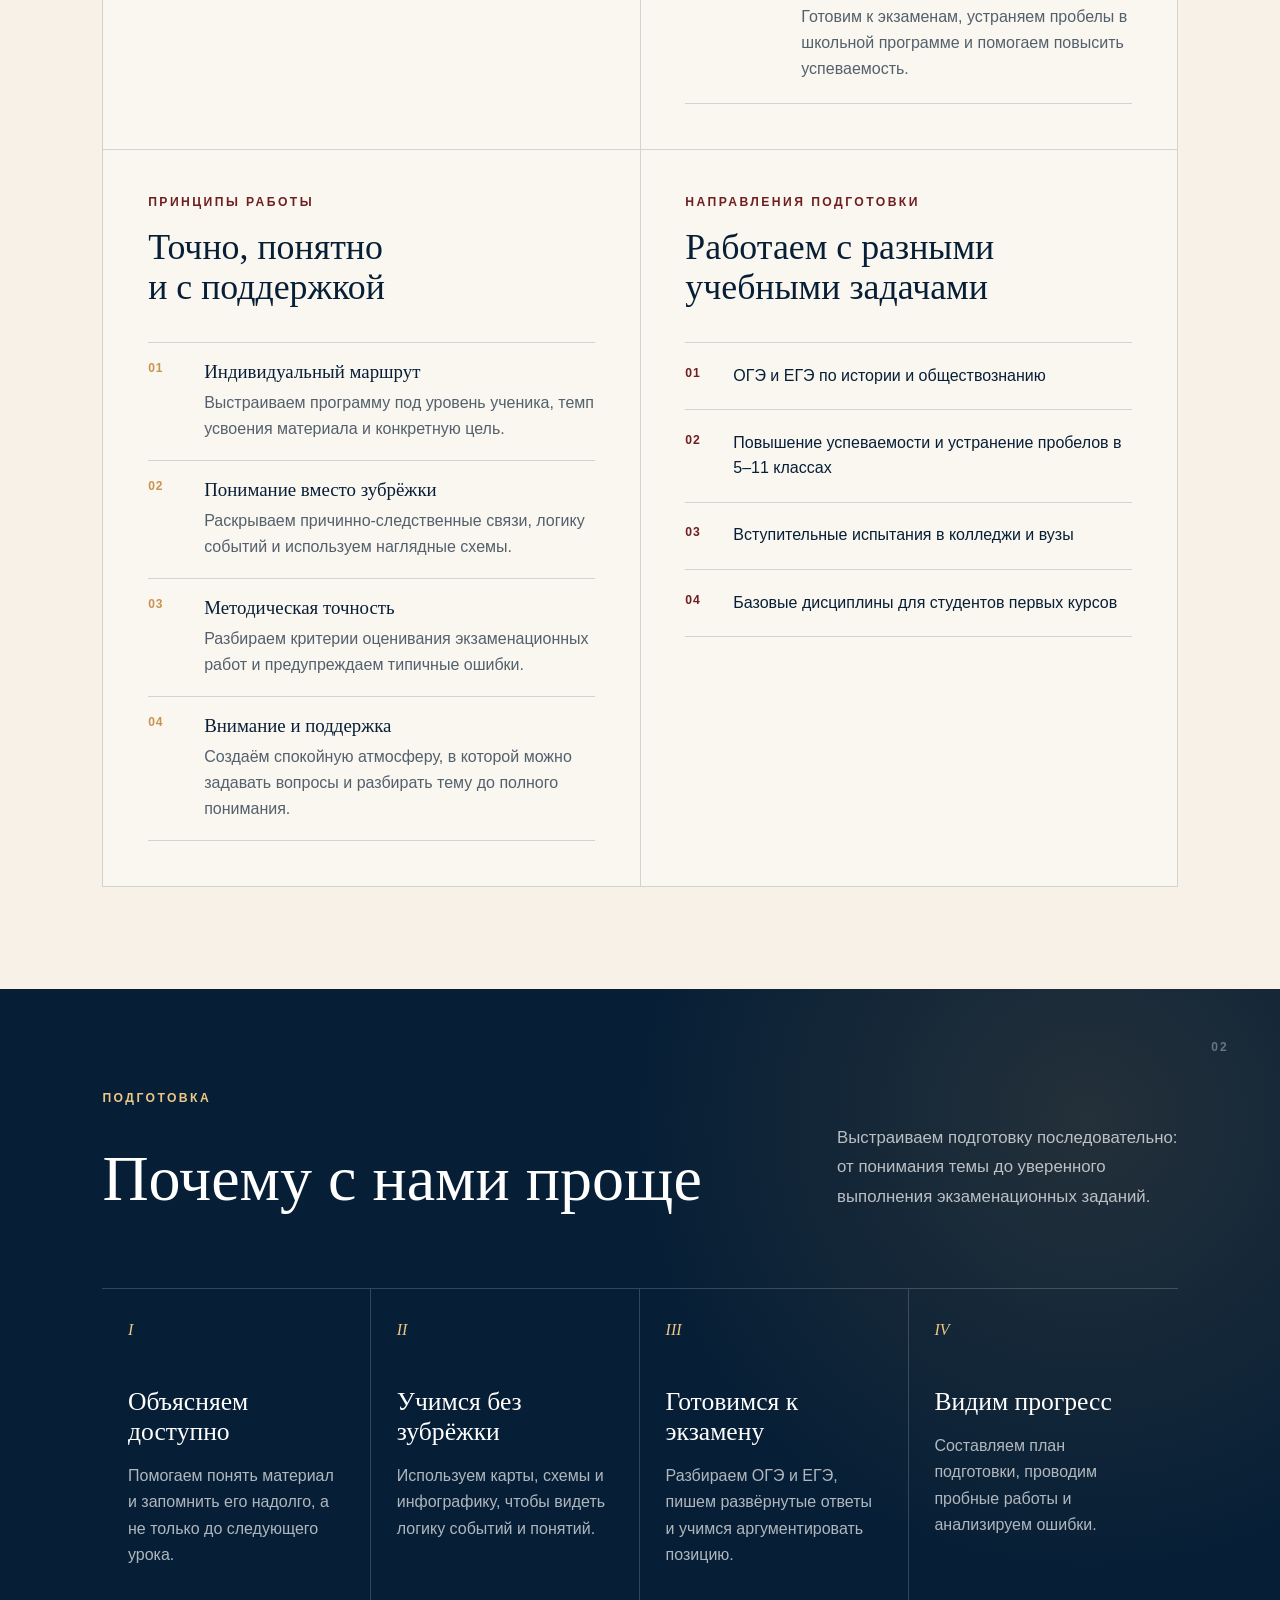
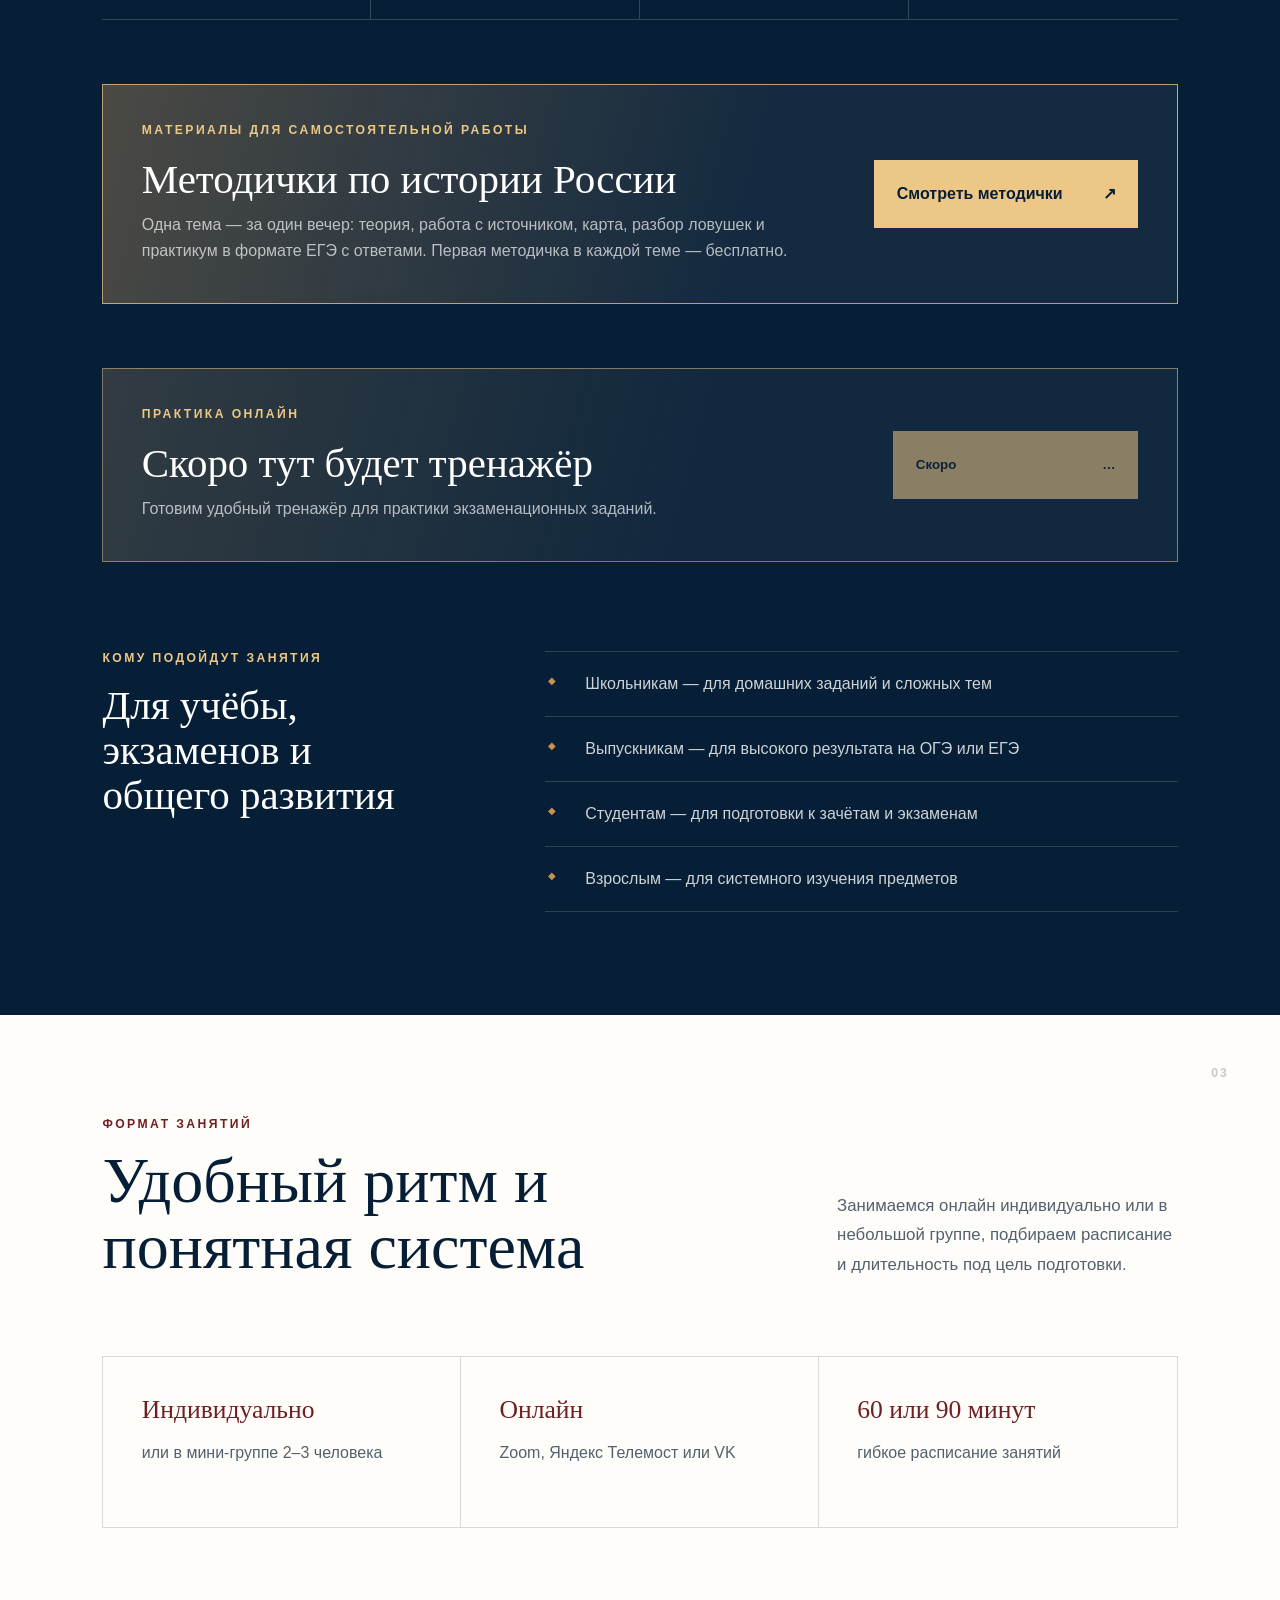
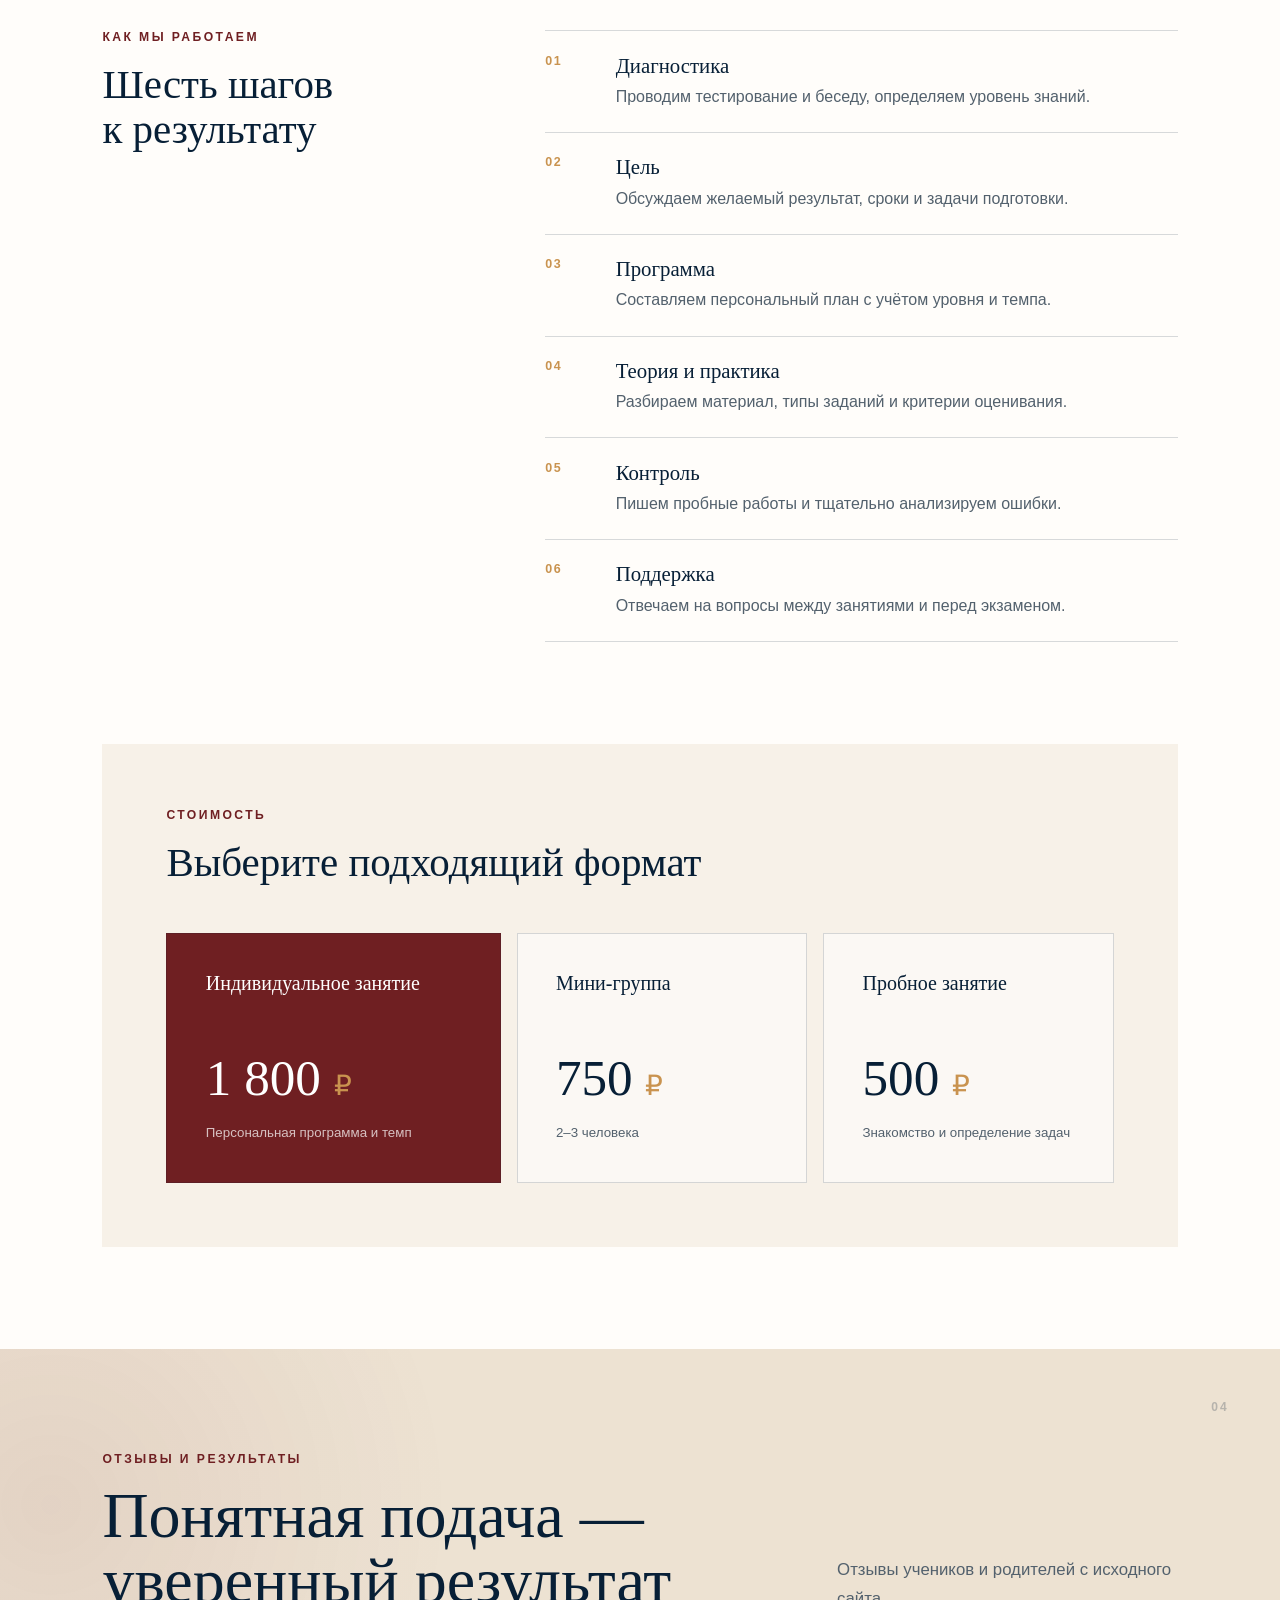
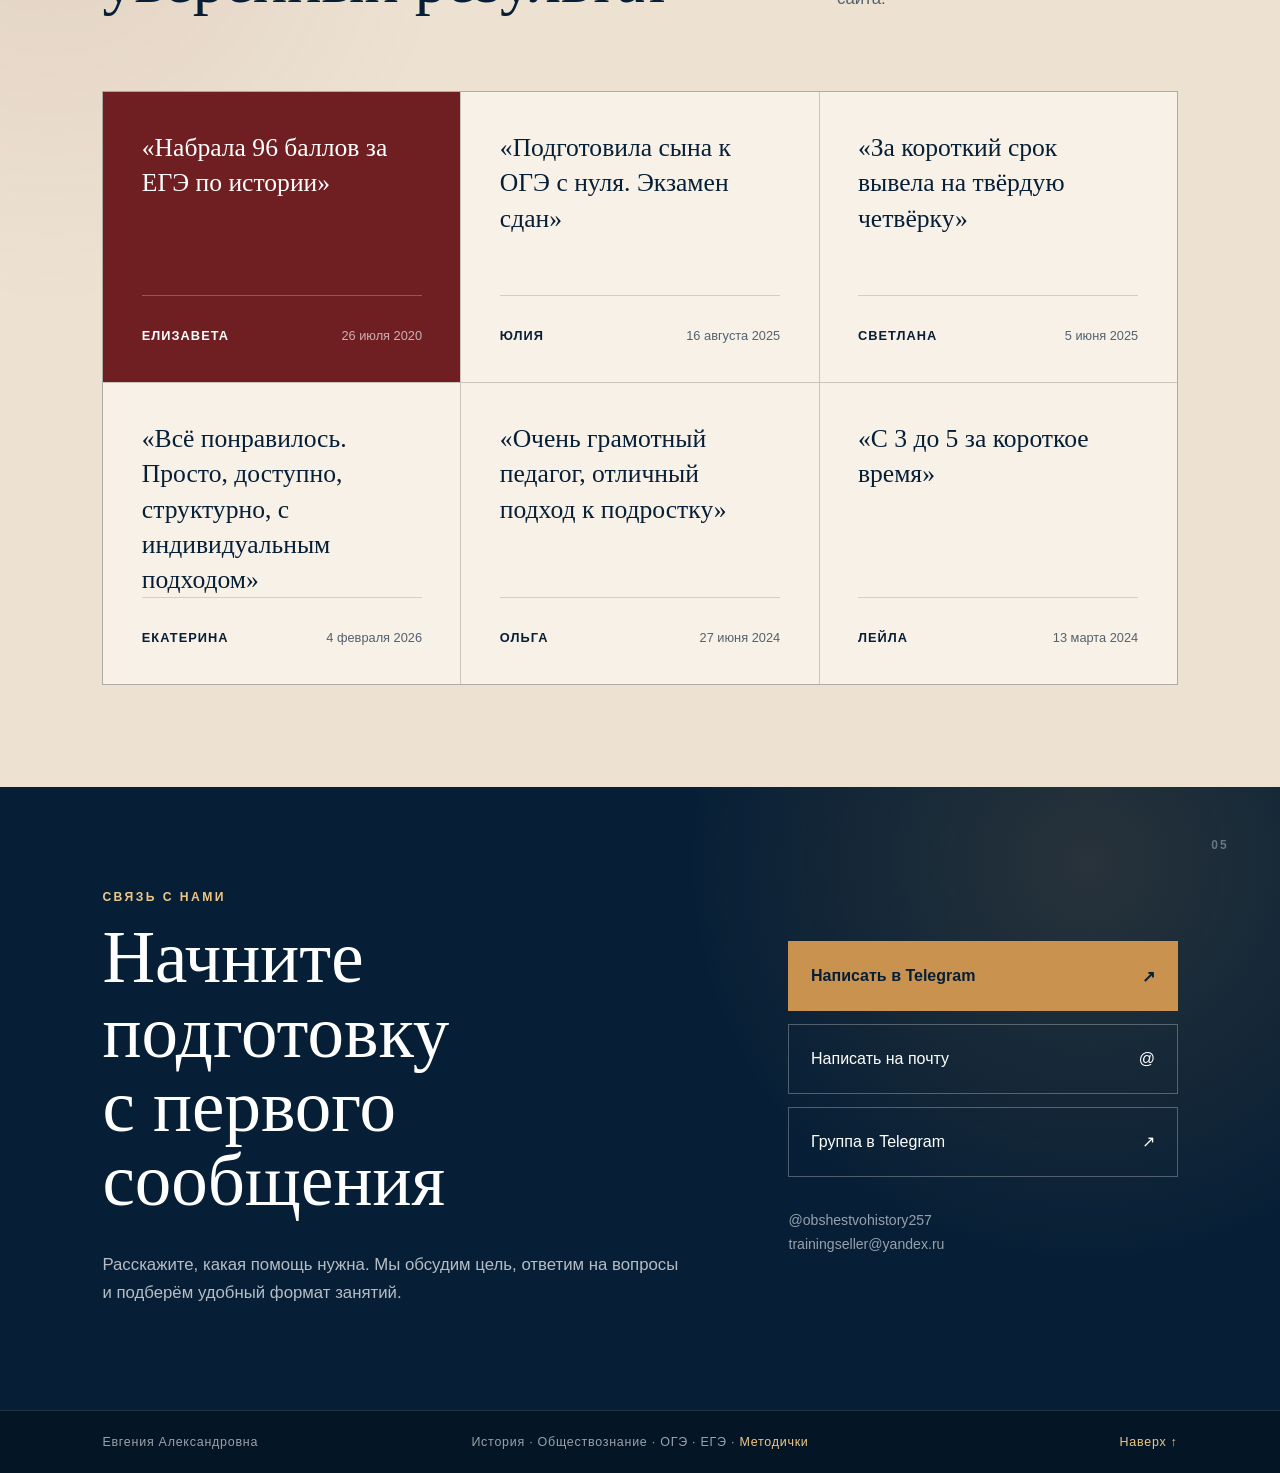
==== commit 3d125efe: "Update index.html" ====
--- a/index.html
+++ b/index.html
@@ -321,12 +321,12 @@
           <div class="price-grid">
             <article class="price-card price-card--featured">
               <p>Индивидуальное занятие</p>
-              <strong>1 500 <span>₽</span></strong>
+              <strong>1 800 <span>₽</span></strong>
               <small>Персональная программа и темп</small>
             </article>
             <article class="price-card">
               <p>Мини-группа</p>
-              <strong>500 <span>₽</span></strong>
+              <strong>750 <span>₽</span></strong>
               <small>2–3 человека</small>
             </article>
             <article class="price-card">
